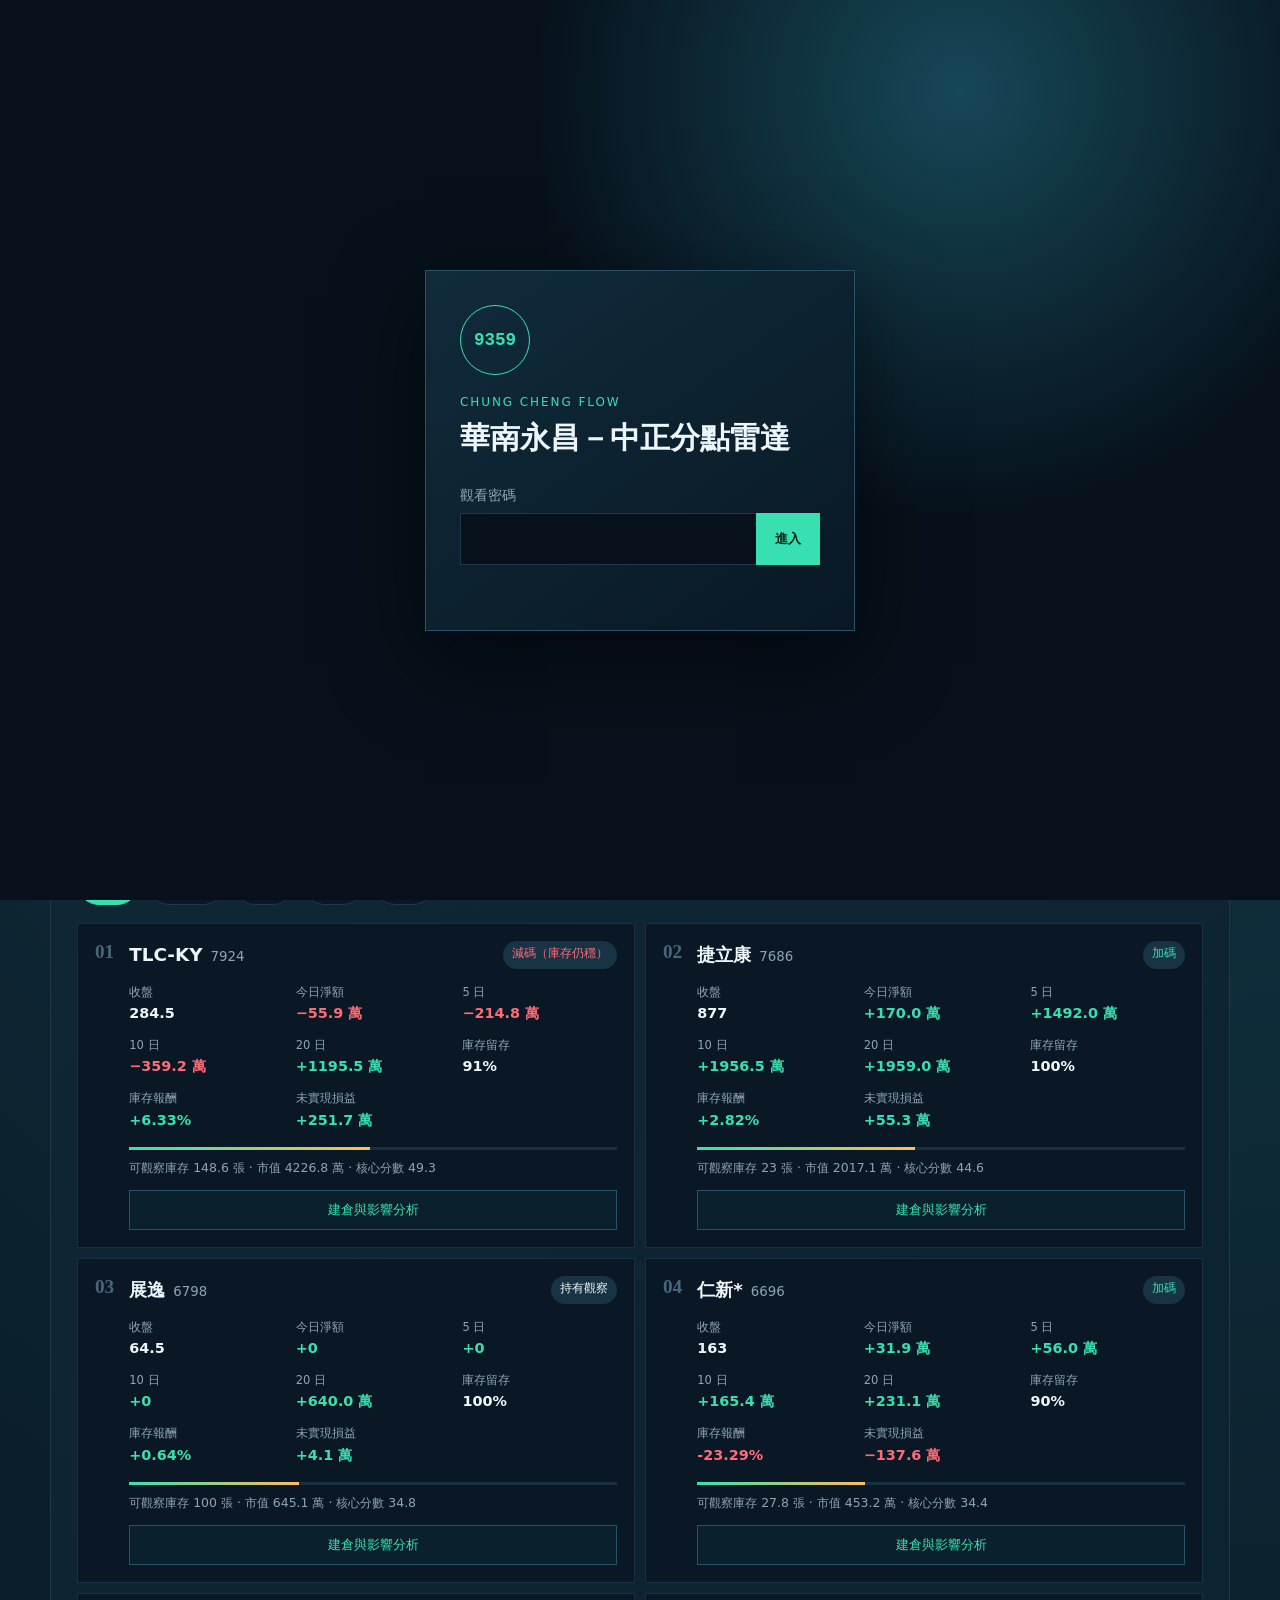
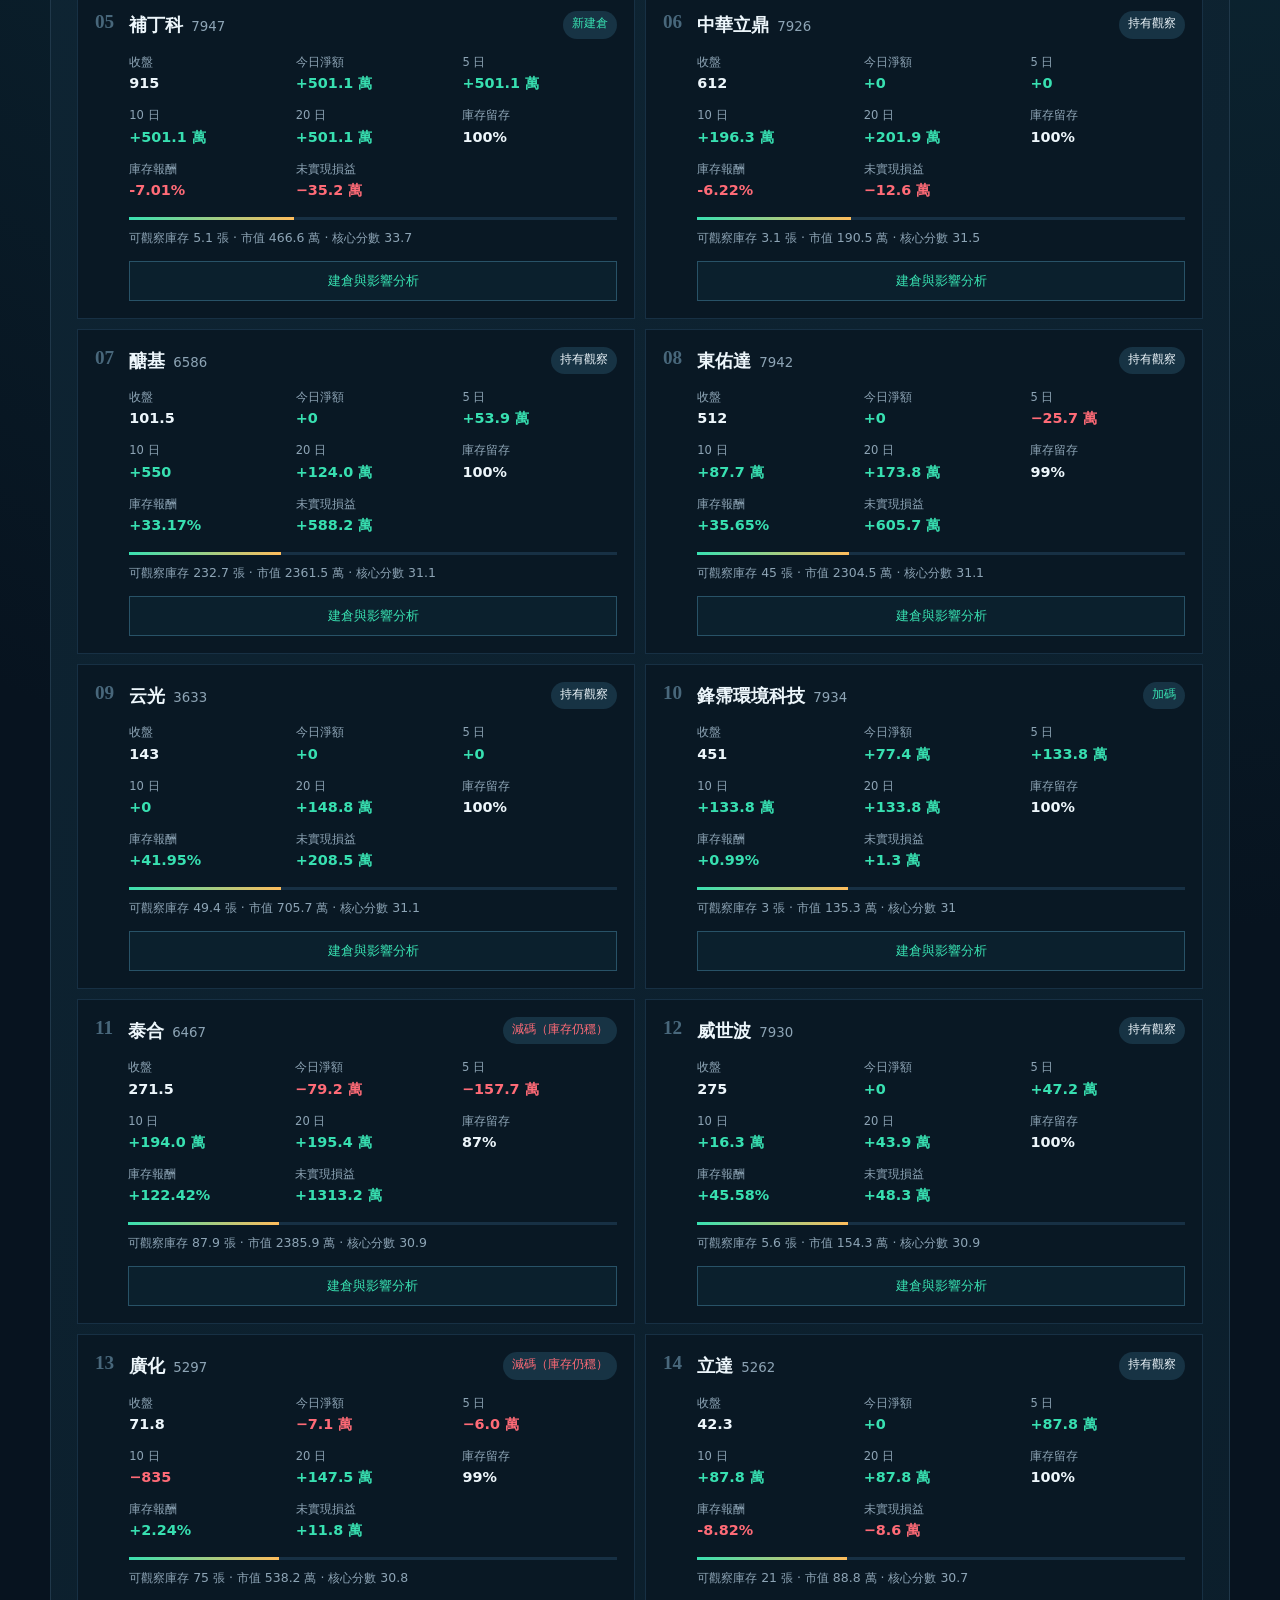
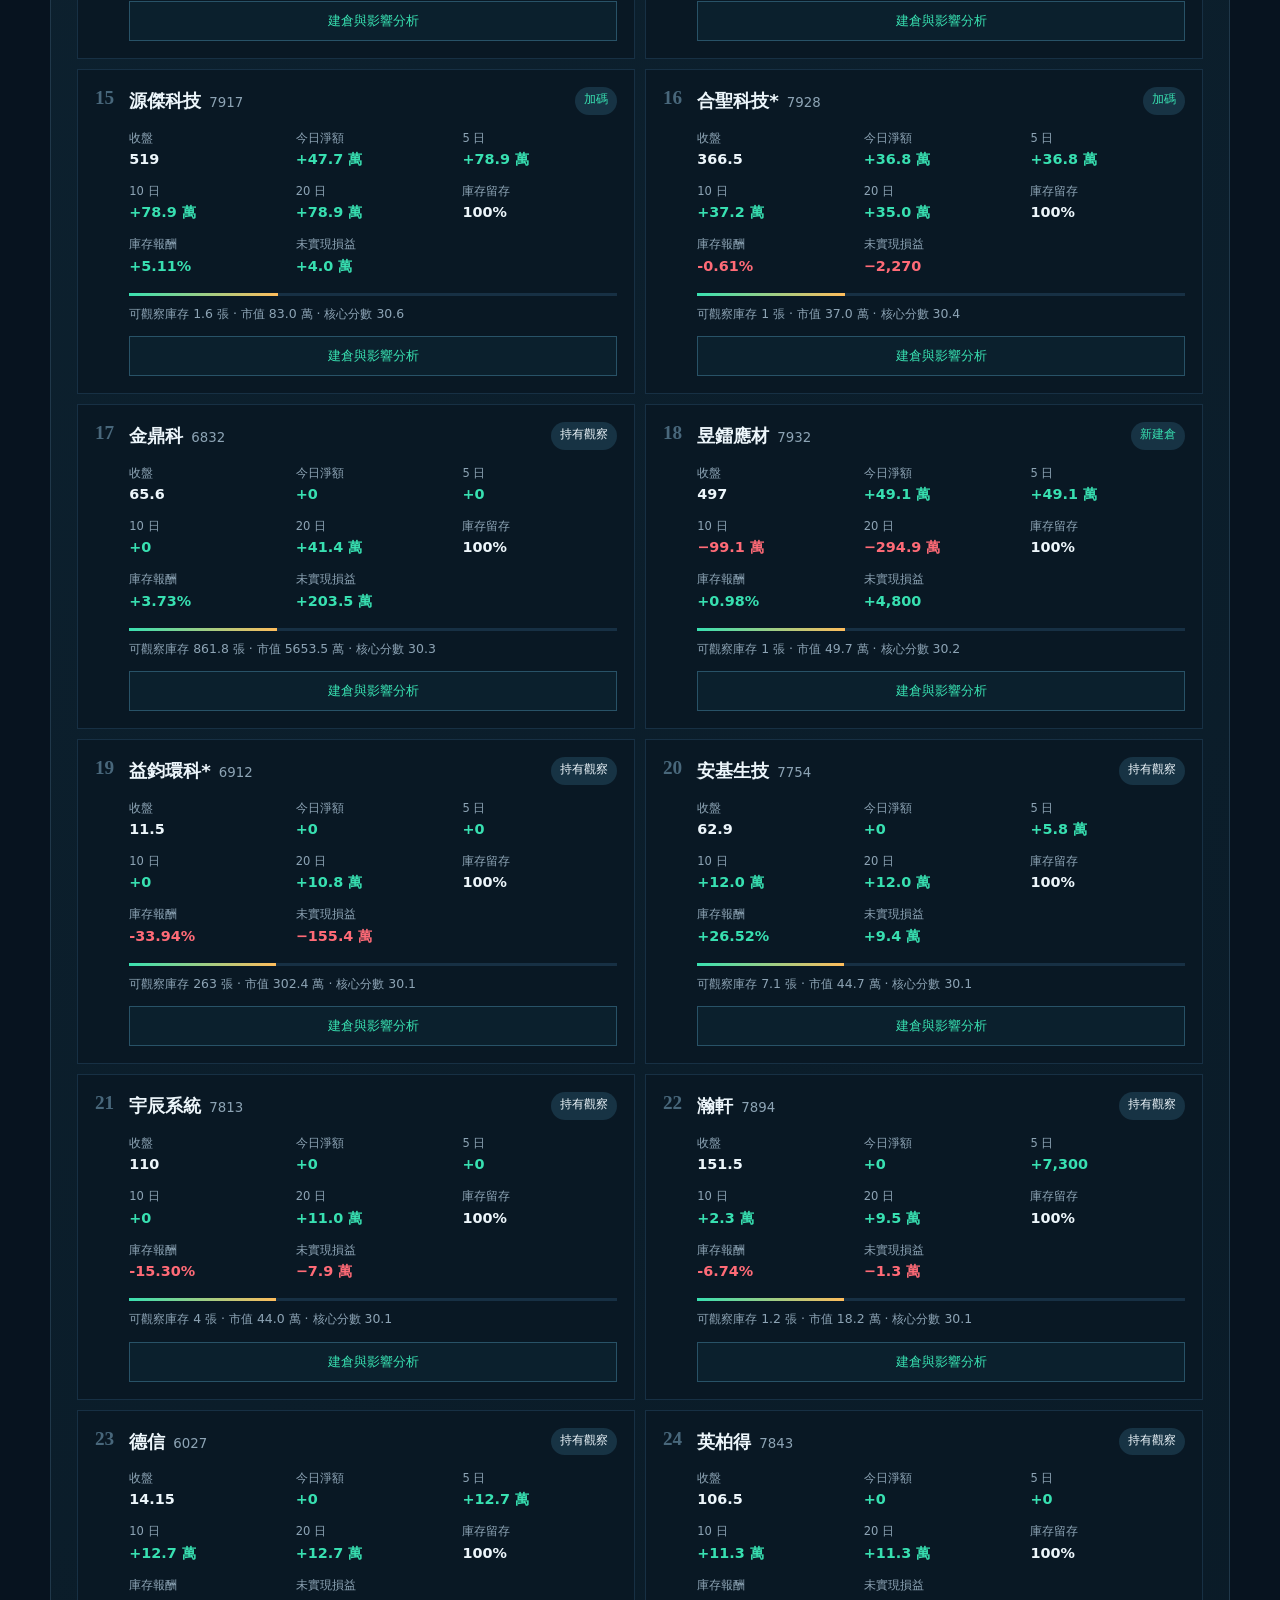
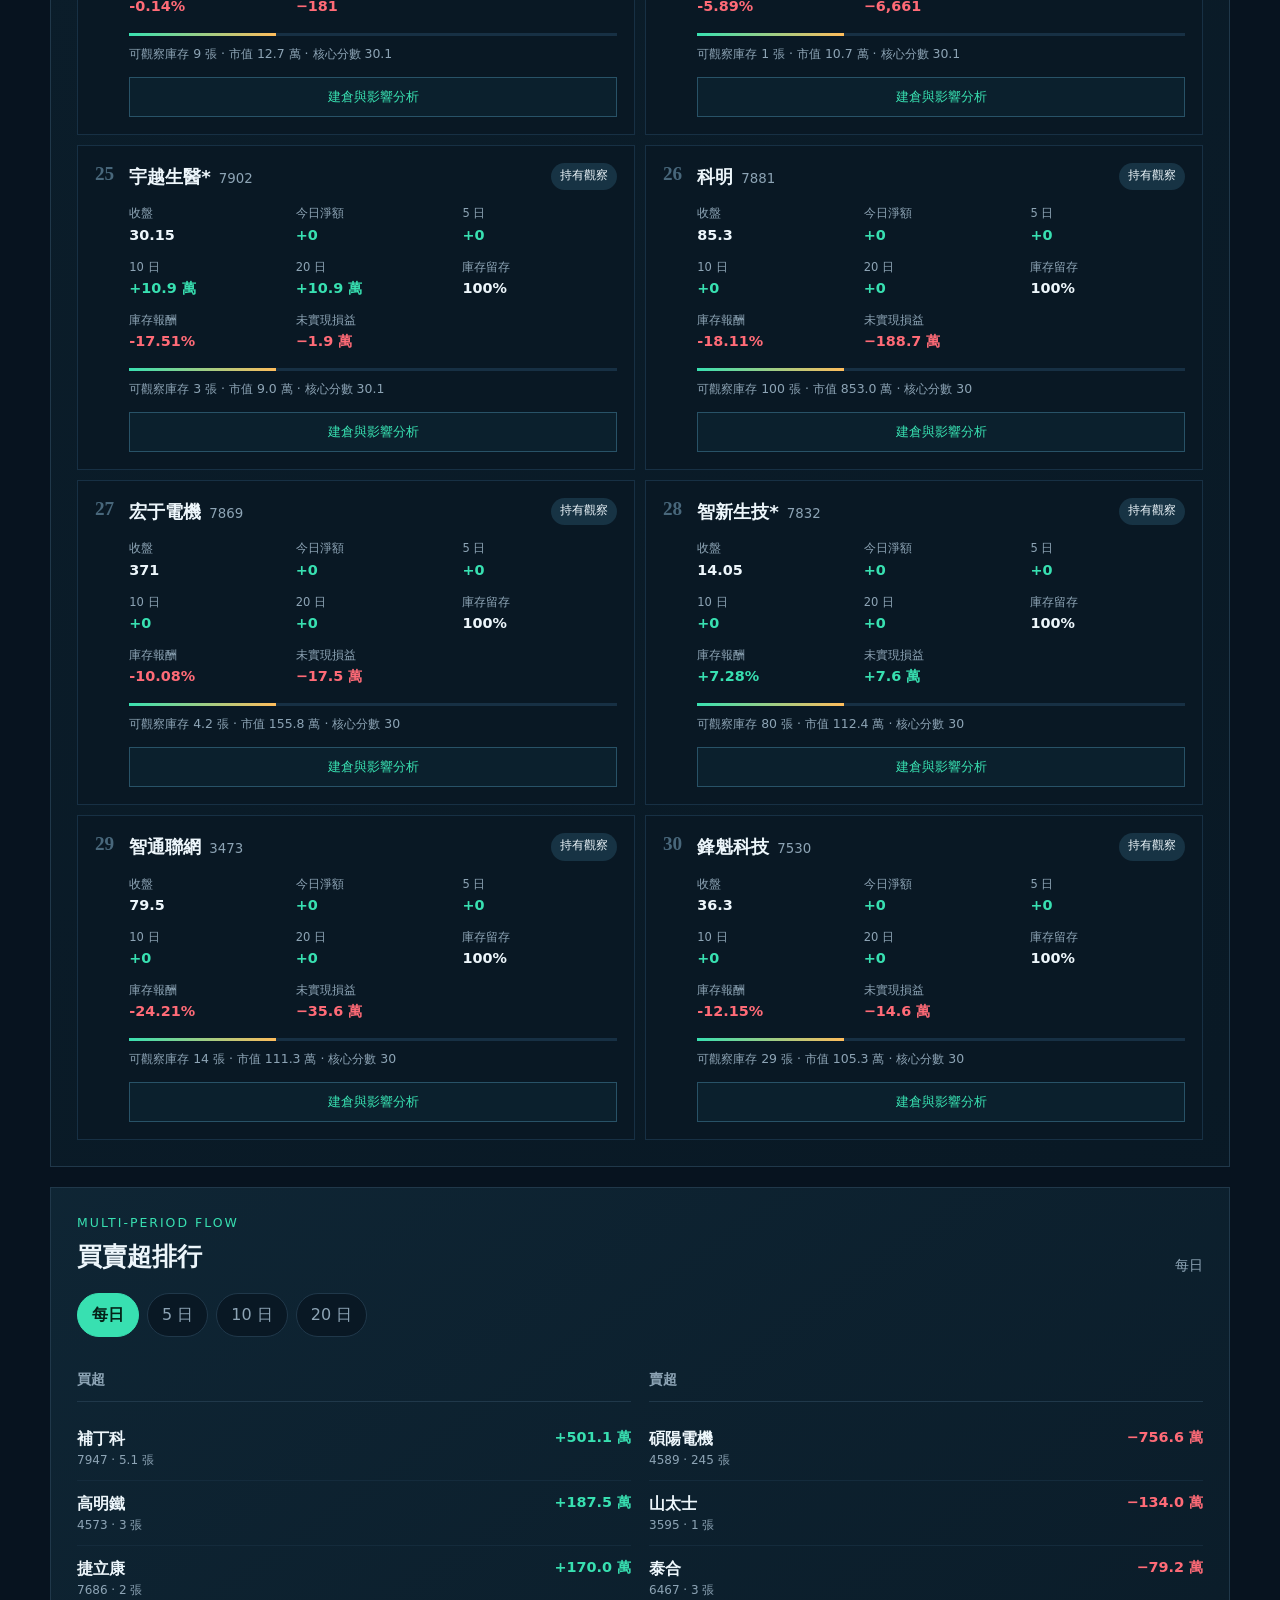
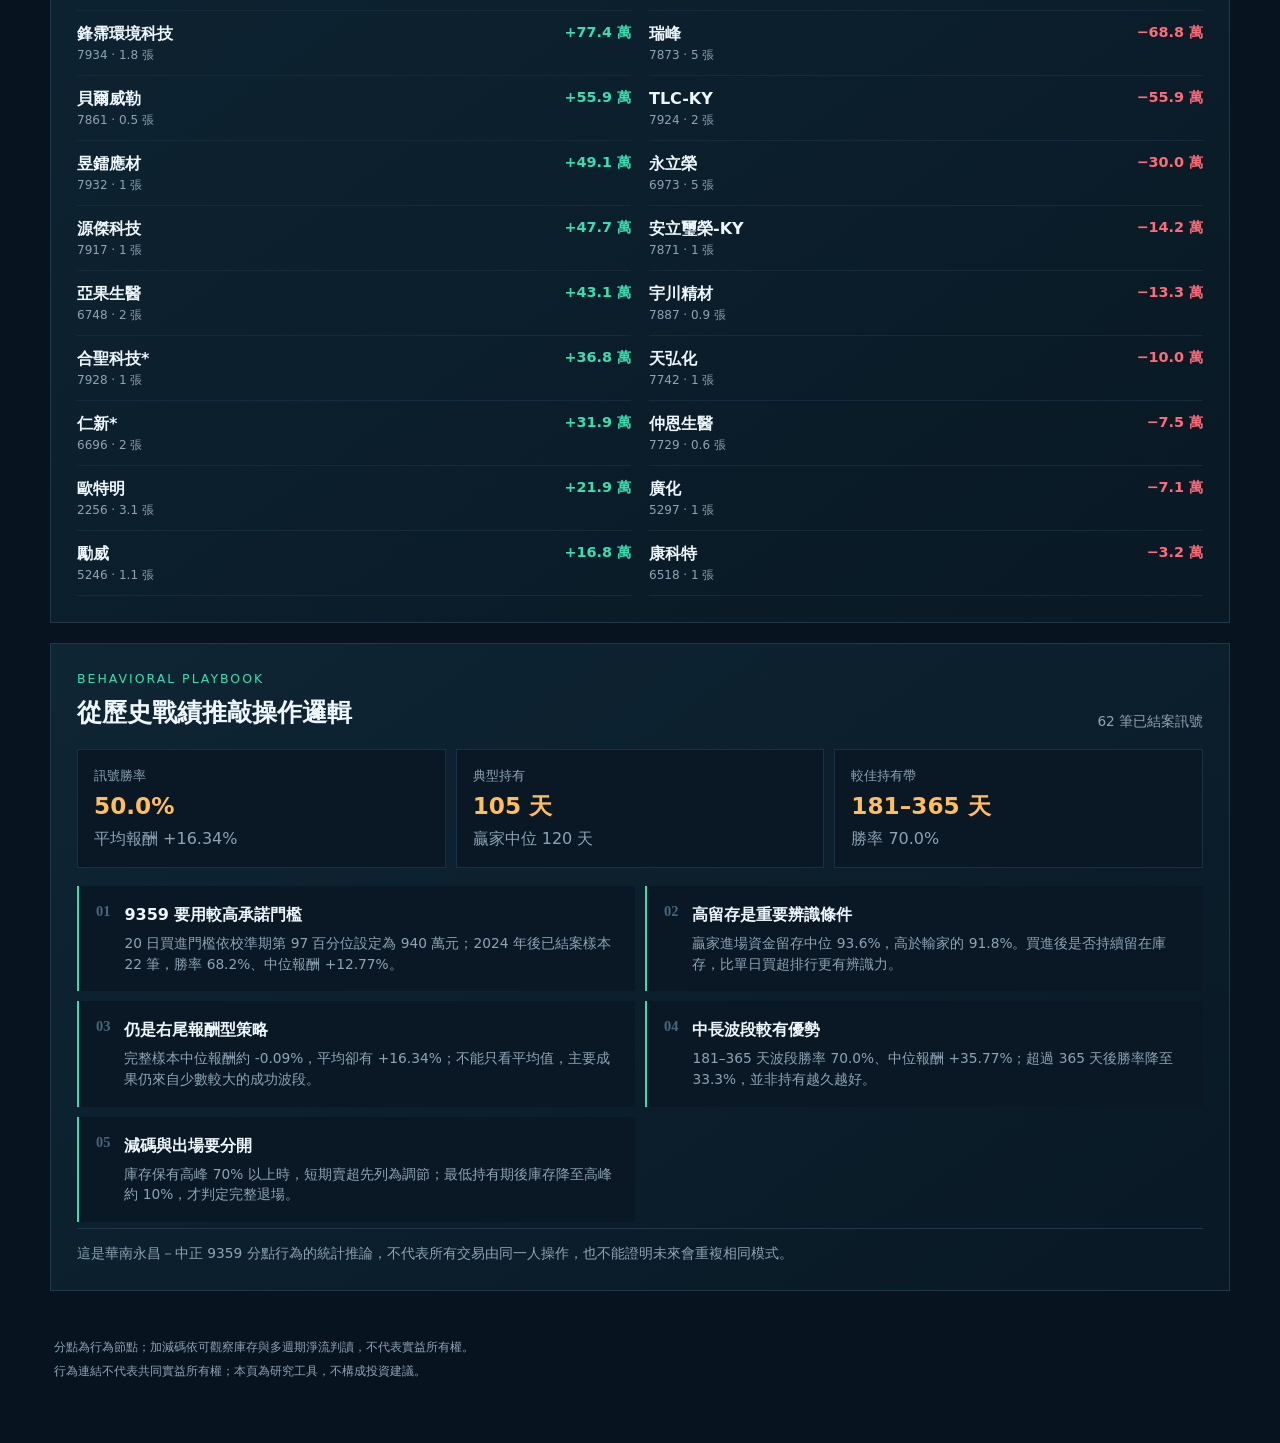
==== index.html @ e7151c39 "Publish 9359 static tracker" ====
<!doctype html>
<html lang="zh-Hant">
<head>
  <meta charset="utf-8">
  <meta name="viewport" content="width=device-width,initial-scale=1">
  <meta name="theme-color" content="#07131f">
  <meta name="description" content="華南永昌－中正 9359 分點核心持股、每日與多週期買賣及加減碼追蹤">
  <title>華南永昌－中正 9359｜分點資金雷達</title>
  <link rel="stylesheet" href="./assets/app.css">
  <link rel="stylesheet" href="./assets/logic.css">
  <link rel="stylesheet" href="./assets/auth.css">
  <link rel="stylesheet" href="./assets/impact.css">
  <style>
    .logic-metrics{display:grid;grid-template-columns:repeat(3,1fr);gap:10px;margin-bottom:18px}.logic-metrics article{background:#091824;border:1px solid #173044;padding:16px}.logic-metrics small,.logic-metrics span{display:block;color:var(--muted)}.logic-metrics strong{display:block;font-size:1.45rem;color:var(--amber);margin:3px 0}.playbook{display:grid;grid-template-columns:1fr 1fr;gap:10px}.playbook article{display:flex;gap:14px;padding:17px;background:#091824;border-left:2px solid var(--mint)}.playbook i{color:#48677b;font:700 .9rem ui-monospace}.playbook b{font-size:1rem}.playbook p,.inference{color:var(--muted);font-size:.86rem;margin:6px 0 0}.inference{border-top:1px solid var(--line);padding-top:14px}
    @media(max-width:760px){.logic-metrics,.playbook{grid-template-columns:1fr}}
  </style>
</head>
<body class="locked">
  <section class="auth-gate" id="auth-gate" aria-labelledby="auth-title">
    <form class="auth-card" id="auth-form">
      <div class="auth-mark">9359</div><p>CHUNG CHENG FLOW</p>
      <h1 id="auth-title">華南永昌－中正分點雷達</h1>
      <label for="access-password">觀看密碼</label>
      <div class="auth-input"><input id="access-password" type="password" inputmode="numeric" autocomplete="current-password" required><button type="submit">進入</button></div>
      <span id="auth-error" role="alert"></span>
    </form>
  </section>
  <main class="shell">
    <header>
      <div class="brand"><i></i><span>HORIZON FLOW</span></div>
      <div class="fresh" id="fresh">資料載入中</div>
    </header>
    <section class="hero">
      <div><p>興櫃分點行為追蹤</p><h1>華南永昌－中正 <b>9359</b></h1><span>核心持股與資金動作，一眼辨識新建倉、加碼與減碼。</span></div>
      <div class="threshold"><small>20 日承諾門檻</small><strong id="threshold">—</strong><em>只用校準期資料設定</em></div>
    </section>
    <section class="summary" id="summary"></section>
    <section class="panel core">
      <div class="panel-head"><div><p>CORE POSITIONS</p><h2>主要核心股票</h2></div><span>依承諾、留存與資金規模排序</span></div>
      <div class="filters" id="actions">
        <button class="active" data-action="all">全部</button><button data-action="new">新建倉</button><button data-action="add">加碼</button><button data-action="trim,reduce">減碼</button><button data-action="hold">持有</button>
      </div>
      <div class="cards" id="core-list"></div>
      <p class="none" id="empty" hidden>這個分類目前沒有股票。</p>
    </section>
    <section class="panel flows">
      <div class="panel-head"><div><p>MULTI-PERIOD FLOW</p><h2>買賣超排行</h2></div><span id="period-label">每日</span></div>
      <div class="filters" id="periods"><button class="active" data-period="1">每日</button><button data-period="5">5 日</button><button data-period="10">10 日</button><button data-period="20">20 日</button></div>
      <div class="split"><div><h3>買超</h3><div id="buyers"></div></div><div><h3>賣超</h3><div id="sellers"></div></div></div>
    </section>
    <section class="panel logic">
      <div class="panel-head"><div><p>BEHAVIORAL PLAYBOOK</p><h2>從歷史戰績推敲操作邏輯</h2></div><span>62 筆已結案訊號</span></div>
      <div class="logic-metrics">
        <article><small>訊號勝率</small><strong>50.0%</strong><span>平均報酬 +16.34%</span></article>
        <article><small>典型持有</small><strong>105 天</strong><span>贏家中位 120 天</span></article>
        <article><small>較佳持有帶</small><strong>181–365 天</strong><span>勝率 70.0%</span></article>
      </div>
      <div class="playbook">
        <article><i>01</i><div><b>9359 要用較高承諾門檻</b><p>20 日買進門檻依校準期第 97 百分位設定為 940 萬元；2024 年後已結案樣本 22 筆，勝率 68.2%、中位報酬 +12.77%。</p></div></article>
        <article><i>02</i><div><b>高留存是重要辨識條件</b><p>贏家進場資金留存中位 93.6%，高於輸家的 91.8%。買進後是否持續留在庫存，比單日買超排行更有辨識力。</p></div></article>
        <article><i>03</i><div><b>仍是右尾報酬型策略</b><p>完整樣本中位報酬約 -0.09%，平均卻有 +16.34%；不能只看平均值，主要成果仍來自少數較大的成功波段。</p></div></article>
        <article><i>04</i><div><b>中長波段較有優勢</b><p>181–365 天波段勝率 70.0%、中位報酬 +35.77%；超過 365 天後勝率降至 33.3%，並非持有越久越好。</p></div></article>
        <article><i>05</i><div><b>減碼與出場要分開</b><p>庫存保有高峰 70% 以上時，短期賣超先列為調節；最低持有期後庫存降至高峰約 10%，才判定完整退場。</p></div></article>
      </div>
      <p class="inference">這是華南永昌－中正 9359 分點行為的統計推論，不代表所有交易由同一人操作，也不能證明未來會重複相同模式。</p>
    </section>
    <footer><p id="method"></p><span>行為連結不代表共同實益所有權；本頁為研究工具，不構成投資建議。</span></footer>
  </main>
  <script src="./assets/auth.js" defer></script>
  <script src="./assets/app.js" defer></script>
  <script src="./assets/returns.js" defer></script>
  <script src="./assets/impact.js" defer></script>
</body>
</html>
---- assets/app.css ----
:root{--bg:#07131f;--panel:#0d1d2b;--line:#20384a;--text:#edf6fb;--muted:#8da4b5;--mint:#38e0b1;--red:#ff6b77;--amber:#ffbd5c}*{box-sizing:border-box}body{margin:0;background:radial-gradient(circle at 85% 0,#123c49 0,transparent 32%),var(--bg);color:var(--text);font:16px/1.5 Inter,"Noto Sans TC",system-ui,sans-serif}.shell{width:min(1180px,calc(100% - 32px));margin:auto;padding:22px 0 48px}header{display:flex;justify-content:space-between;align-items:center;border-bottom:1px solid var(--line);padding-bottom:18px}.brand{display:flex;gap:10px;align-items:center;font-weight:800;letter-spacing:.14em}.brand i{width:10px;height:10px;border-radius:50%;background:var(--mint);box-shadow:0 0 20px var(--mint)}.fresh{color:var(--muted);font-size:.875rem}.hero{display:grid;grid-template-columns:1fr auto;gap:30px;align-items:end;padding:54px 0 30px}.hero p,.panel-head p{margin:0 0 5px;color:var(--mint);font-size:.78rem;letter-spacing:.16em}.hero h1{font-size:clamp(2.5rem,7vw,5.6rem);line-height:1;margin:0 0 15px}.hero h1 b{color:var(--mint);font-weight:300}.hero span{color:var(--muted)}.threshold{background:#0b202d;border:1px solid #285267;padding:18px 24px;min-width:230px}.threshold small,.threshold em{display:block;color:var(--muted);font-style:normal}.threshold strong{display:block;font-size:1.5rem;color:var(--amber);margin:4px 0}.summary{display:grid;grid-template-columns:repeat(3,1fr);gap:12px;margin-bottom:28px}.summary article,.panel{background:linear-gradient(145deg,rgba(15,38,53,.96),rgba(9,25,37,.96));border:1px solid var(--line)}.summary article{padding:18px 20px}.summary small,.summary span{color:var(--muted)}.summary strong{display:block;font-size:2rem}.panel{padding:26px;margin-bottom:20px}.panel-head{display:flex;justify-content:space-between;align-items:end;margin-bottom:18px}.panel-head h2{margin:0;font-size:1.55rem}.panel-head>span{color:var(--muted);font-size:.85rem}.filters{display:flex;gap:8px;overflow:auto;margin-bottom:18px}.filters button{border:1px solid var(--line);background:#091824;color:var(--muted);padding:9px 14px;border-radius:999px;white-space:nowrap;font:inherit;cursor:pointer}.filters button.active{color:#052218;background:var(--mint);border-color:var(--mint);font-weight:800}.cards{display:grid;grid-template-columns:repeat(2,1fr);gap:10px}.stock{display:flex;gap:15px;padding:17px;background:#091824;border:1px solid #173044}.rank{font:700 1.2rem ui-monospace;color:#48677b}.stock-main{min-width:0;flex:1}.stock-title{display:flex;justify-content:space-between;gap:10px}.stock-title b{font-size:1.15rem}.stock-title small{color:var(--muted);margin-left:8px}.tag{padding:3px 9px;border-radius:999px;font-size:.78rem;background:#173344}.tag.new,.tag.add{color:var(--mint)}.tag.trim,.tag.reduce,.tag.exit{color:var(--red)}.grid{display:grid;grid-template-columns:repeat(3,1fr);gap:12px;margin:15px 0}.grid small{display:block;color:var(--muted);font-size:.72rem}.grid b{font-size:.9rem}.up{color:var(--mint)!important}.down{color:var(--red)!important}.bar{height:3px;background:#173044}.bar i{display:block;height:100%;background:linear-gradient(90deg,var(--mint),var(--amber))}.stock p{color:var(--muted);font-size:.78rem;margin:9px 0 0}.split{display:grid;grid-template-columns:1fr 1fr;gap:18px}.split h3{font-size:.9rem;color:var(--muted);border-bottom:1px solid var(--line);padding-bottom:10px}.split article{display:flex;justify-content:space-between;padding:11px 0;border-bottom:1px solid #142b3c}.split article small{display:block;color:var(--muted);font-size:.75rem}.split article strong{font-size:.9rem}.none{color:var(--muted)}footer{color:var(--muted);font-size:.78rem;padding:15px 4px}footer p{margin-bottom:5px}@media(max-width:760px){.shell{width:min(100% - 20px,1180px)}.hero{grid-template-columns:1fr;padding-top:36px}.threshold{min-width:0}.summary{grid-template-columns:1fr 1fr}.summary article:first-child{grid-column:1/-1}.cards,.split{grid-template-columns:1fr}.panel{padding:18px}.panel-head{align-items:start;gap:10px}.panel-head>span{max-width:45%;text-align:right}.grid{grid-template-columns:repeat(2,1fr)}}
---- assets/logic.css ----
.logic-metrics{display:grid;grid-template-columns:repeat(3,1fr);gap:10px;margin-bottom:18px}.logic-metrics article{background:#091824;border:1px solid #173044;padding:16px}.logic-metrics small,.logic-metrics span{display:block;color:var(--muted)}.logic-metrics strong{display:block;font-size:1.45rem;color:var(--amber);margin:3px 0}.playbook{display:grid;grid-template-columns:1fr 1fr;gap:10px}.playbook article{display:flex;gap:14px;padding:17px;background:#091824;border-left:2px solid var(--mint)}.playbook i{color:#48677b;font:700 .9rem ui-monospace}.playbook b{font-size:1rem}.playbook p,.inference{color:var(--muted);font-size:.86rem;margin:6px 0 0}.inference{border-top:1px solid var(--line);padding-top:14px}@media(max-width:760px){.logic-metrics{grid-template-columns:1fr}.playbook{grid-template-columns:1fr}}
---- assets/auth.css ----
body.locked{overflow:hidden}.auth-gate{position:fixed;inset:0;z-index:1000;display:grid;place-items:center;padding:20px;background:radial-gradient(circle at 75% 10%,#164757 0,transparent 34%),#06111b}.auth-gate[hidden]{display:none}.auth-card{width:min(430px,100%);padding:34px;background:linear-gradient(145deg,#102b3b,#091824);border:1px solid #285267;box-shadow:0 28px 80px #0008}.auth-mark{display:grid;place-items:center;width:70px;height:70px;border:1px solid var(--mint);border-radius:50%;color:var(--mint);font:800 1.1rem ui-monospace,monospace}.auth-card p{margin:18px 0 4px;color:var(--mint);font-size:.75rem;letter-spacing:.16em}.auth-card h1{margin:0 0 25px;font-size:1.9rem}.auth-card label{display:block;margin-bottom:7px;color:var(--muted);font-size:.85rem}.auth-input{display:flex}.auth-input input{min-width:0;flex:1;border:1px solid var(--line);border-right:0;background:#06111b;color:var(--text);padding:13px 14px;font:inherit;outline:none}.auth-input input:focus{border-color:var(--mint)}.auth-input button{border:0;background:var(--mint);color:#052218;padding:0 19px;font-weight:800;cursor:pointer}.auth-card>span{display:block;min-height:22px;margin-top:9px;color:var(--red);font-size:.85rem}
---- assets/impact.css ----
.impact-toggle{width:100%;margin-top:13px;padding:10px 12px;border:1px solid #285267;background:#0b202d;color:var(--mint);font:700 .86rem inherit;cursor:pointer}.impact-toggle:hover,.impact-toggle[aria-expanded="true"]{background:#123142}.impact-detail{margin-top:10px;padding:14px;background:#06131e;border:1px solid #173044}.impact-summary{display:grid;grid-template-columns:repeat(4,1fr);gap:10px;margin-bottom:12px}.impact-summary span{padding:9px;background:#0b1e2b}.impact-summary small{display:block;color:var(--muted);font-size:.7rem}.impact-summary b{font-size:.86rem}.impact-table-wrap{overflow:auto}.impact-detail table{width:100%;border-collapse:collapse;white-space:nowrap;font-size:.76rem}.impact-detail th,.impact-detail td{padding:8px 7px;text-align:right;border-bottom:1px solid #173044}.impact-detail th:first-child,.impact-detail td:first-child,.impact-detail th:nth-child(2),.impact-detail td:nth-child(2){text-align:left}.event{font-weight:700}.event.add{color:var(--mint)}.event.reduce{color:var(--red)}.impact-note,.impact-empty{color:var(--muted);font-size:.72rem;margin:10px 0 0}@media(max-width:760px){.impact-summary{grid-template-columns:1fr 1fr}}
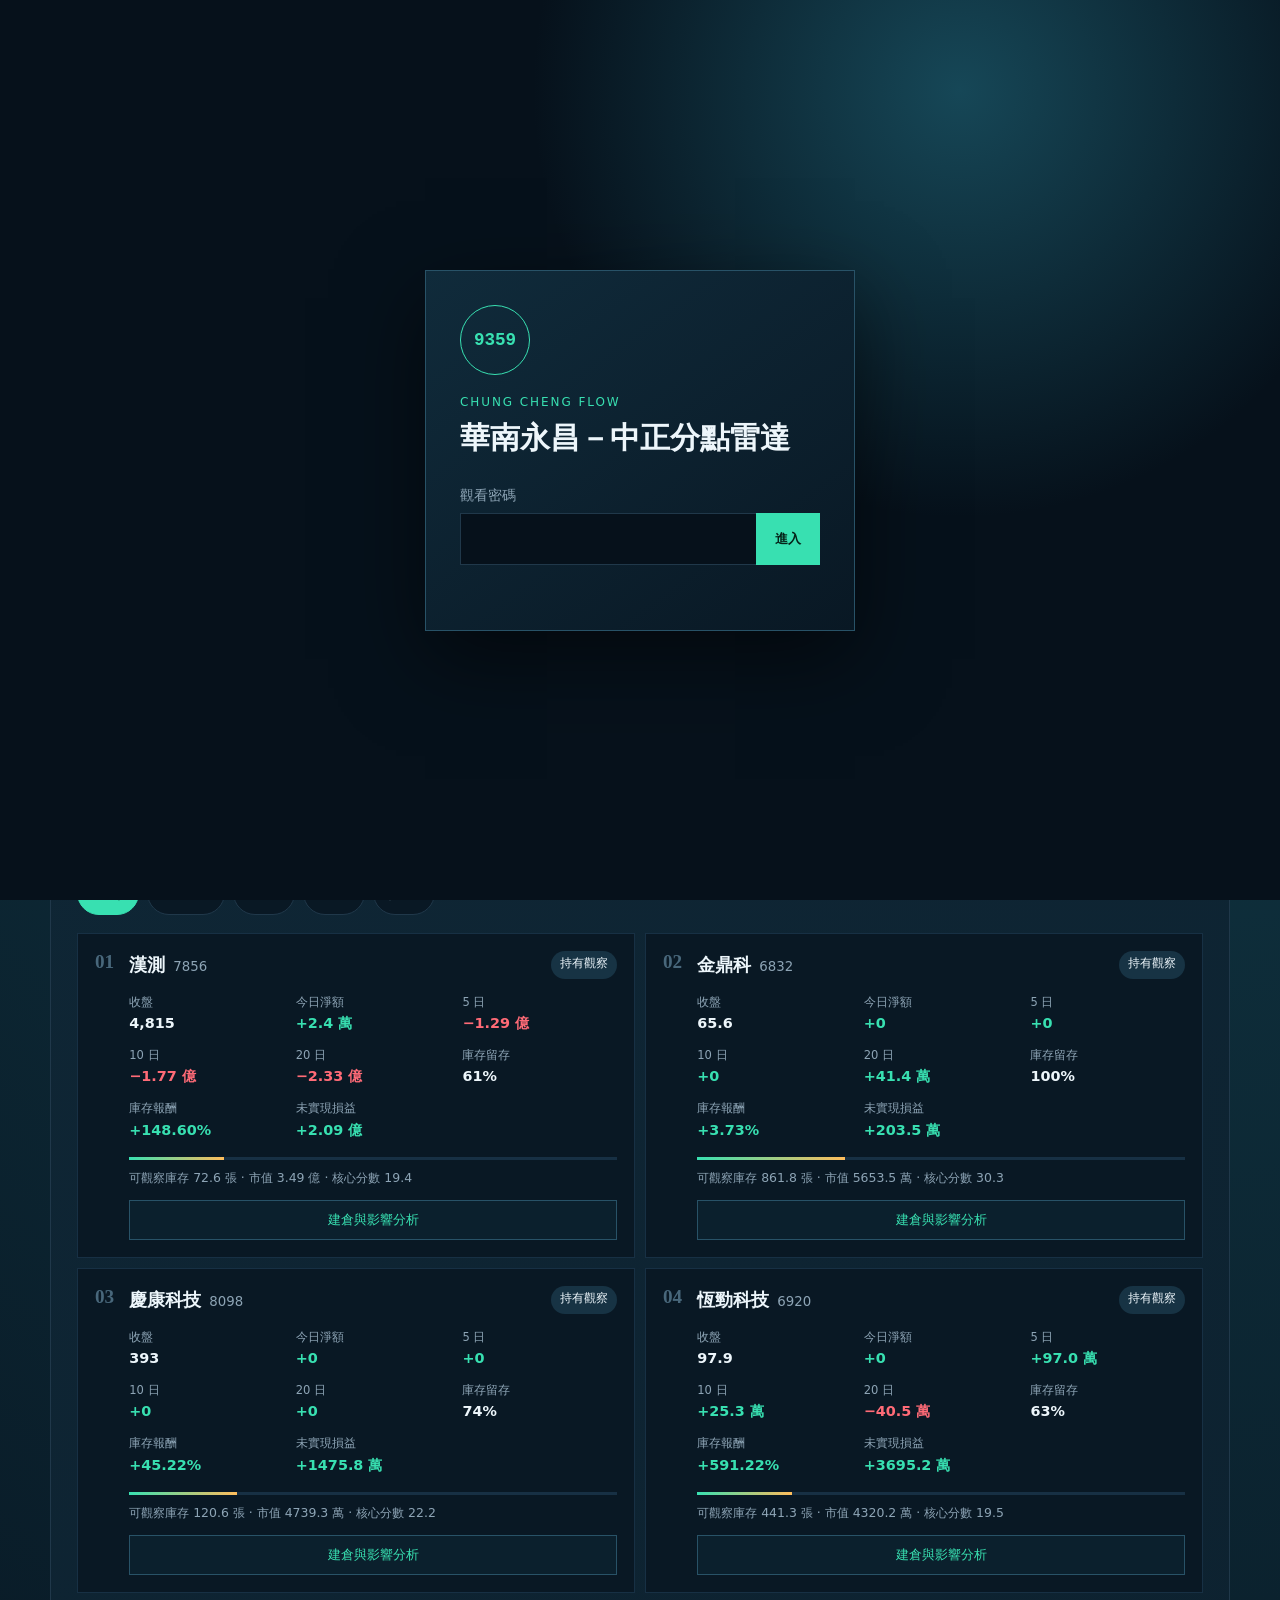
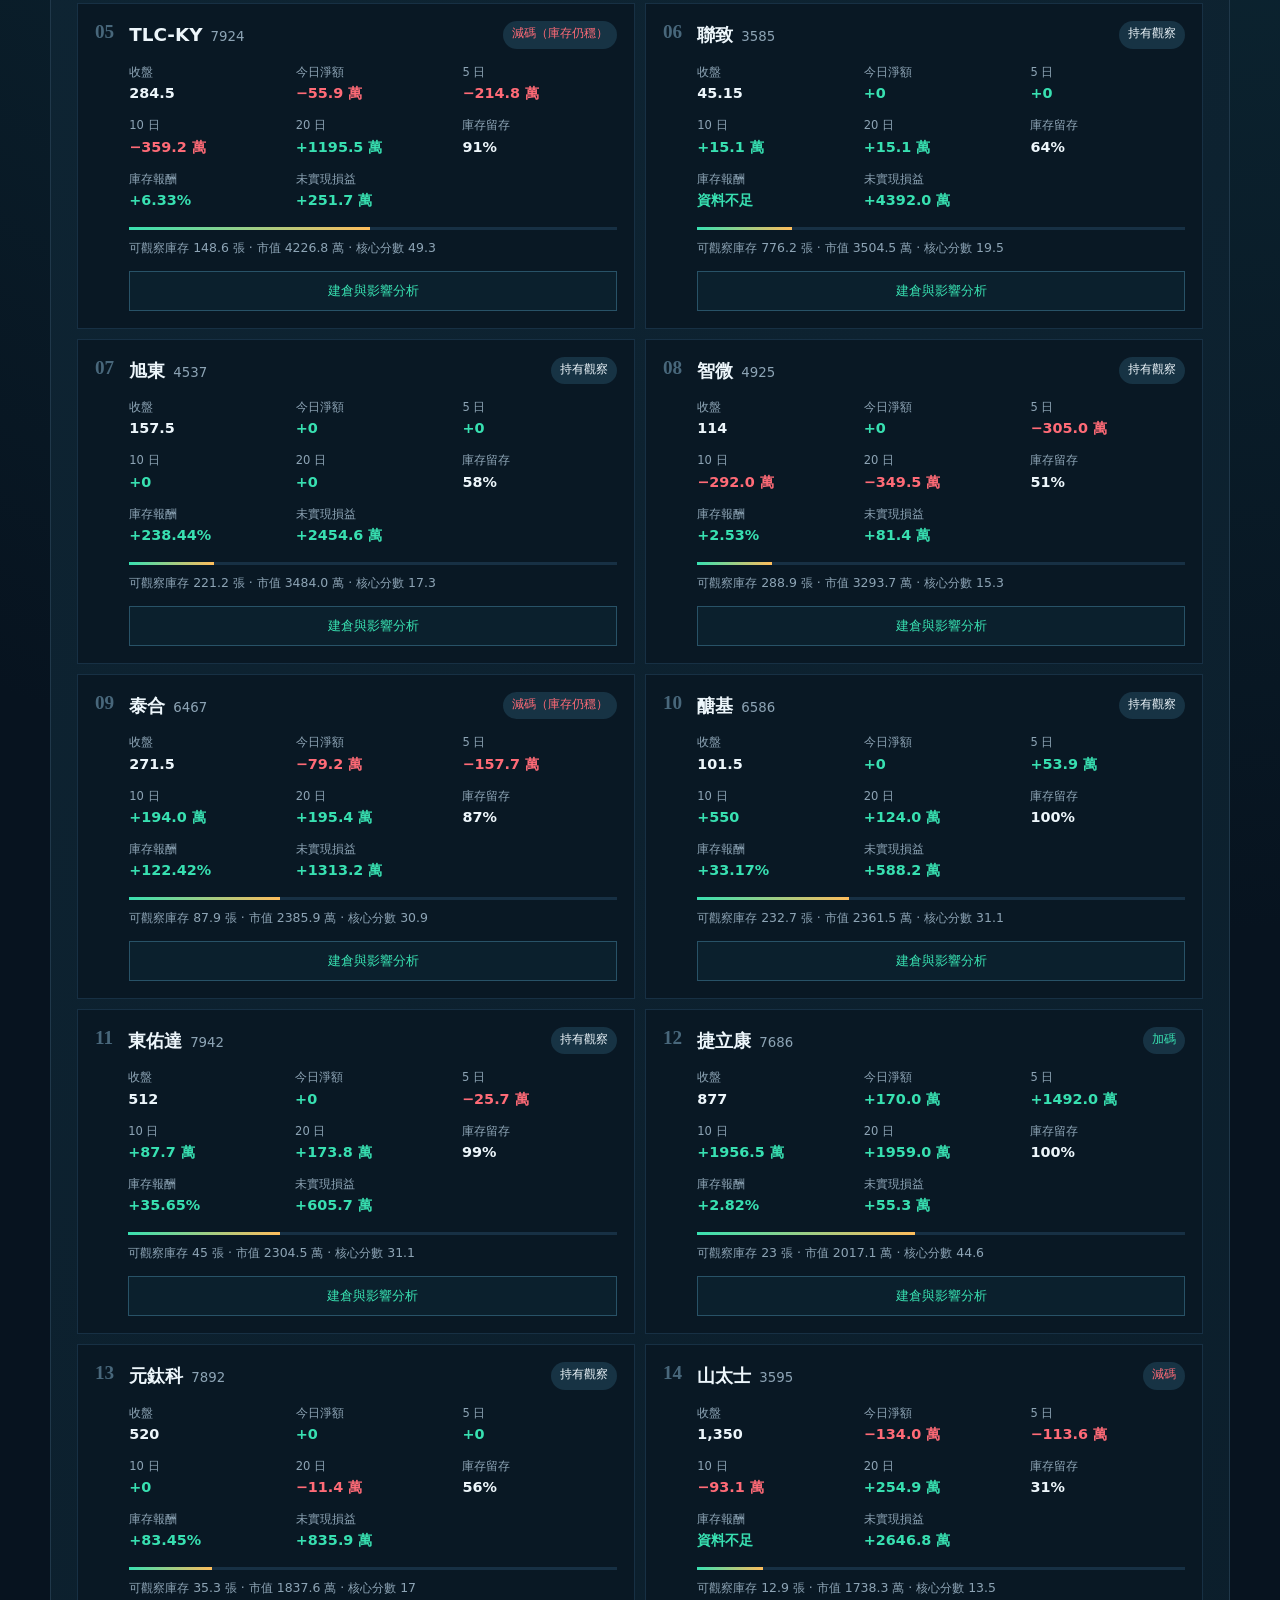
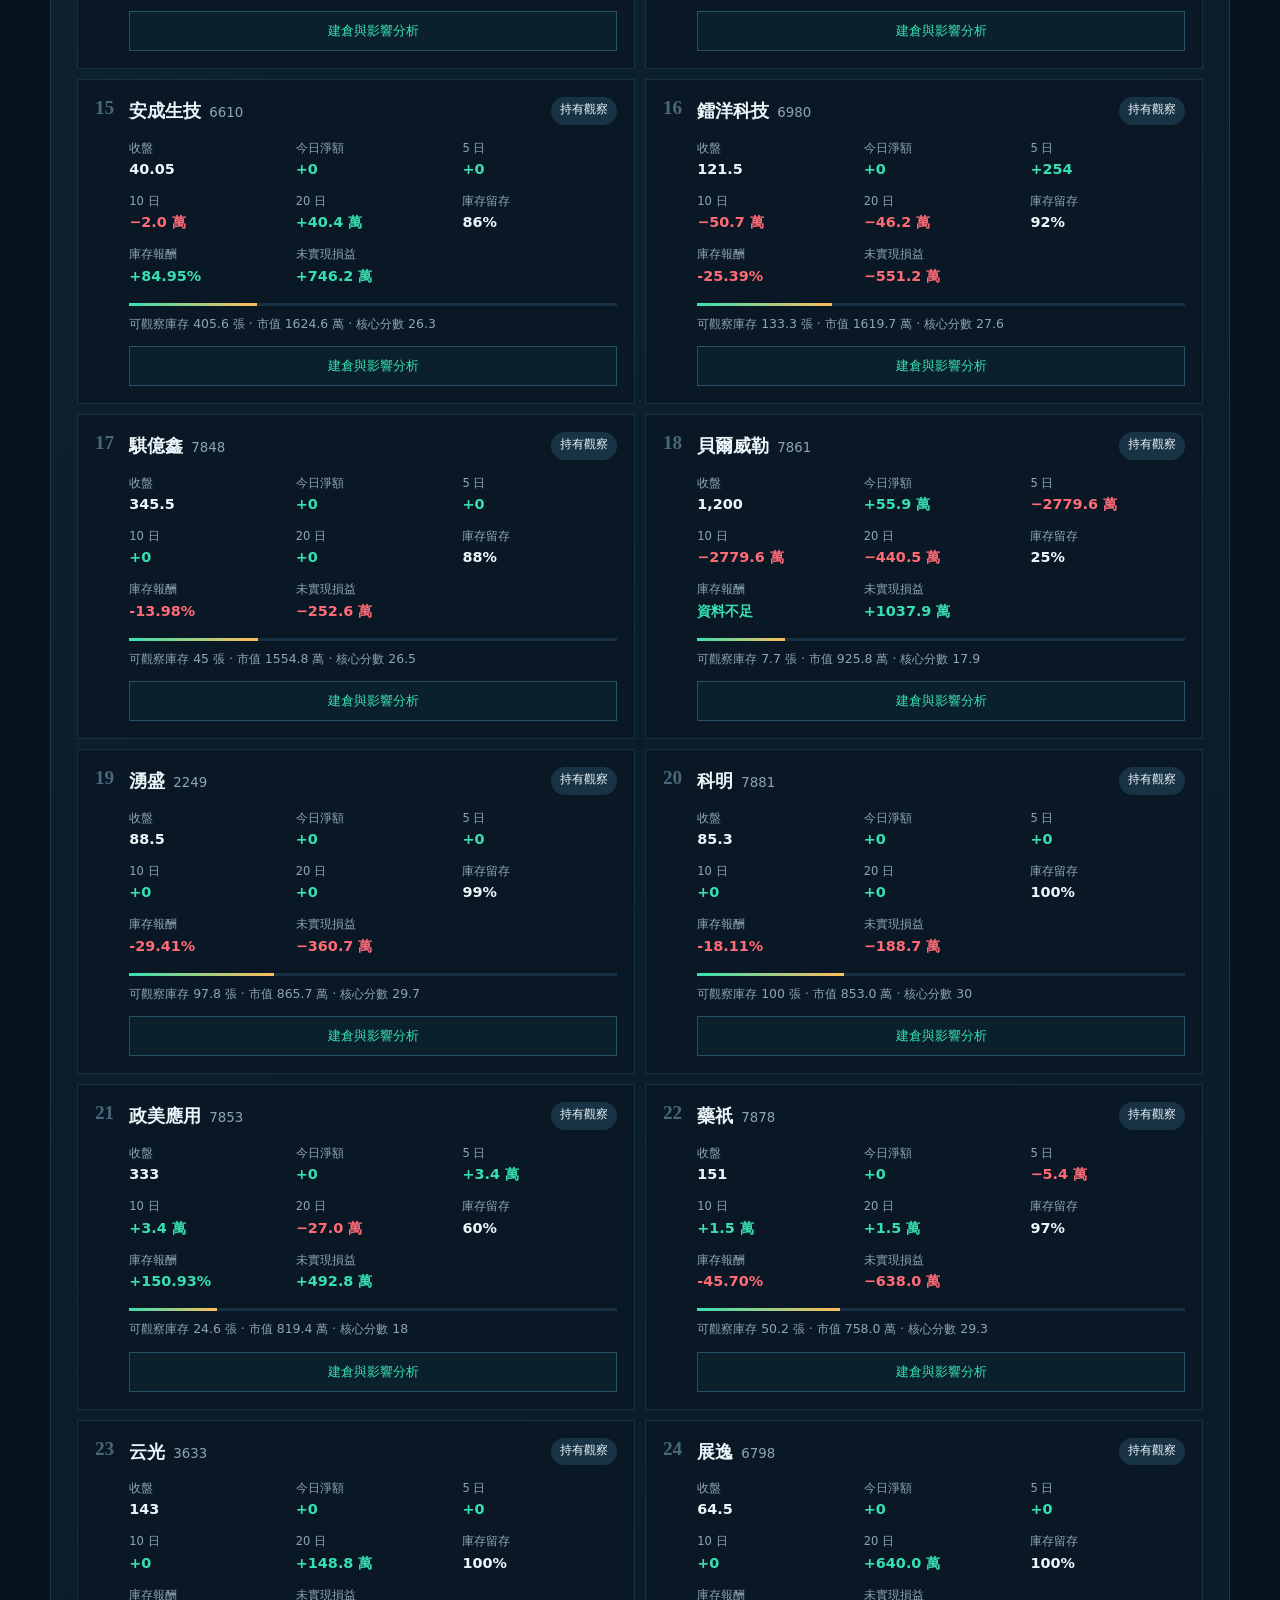
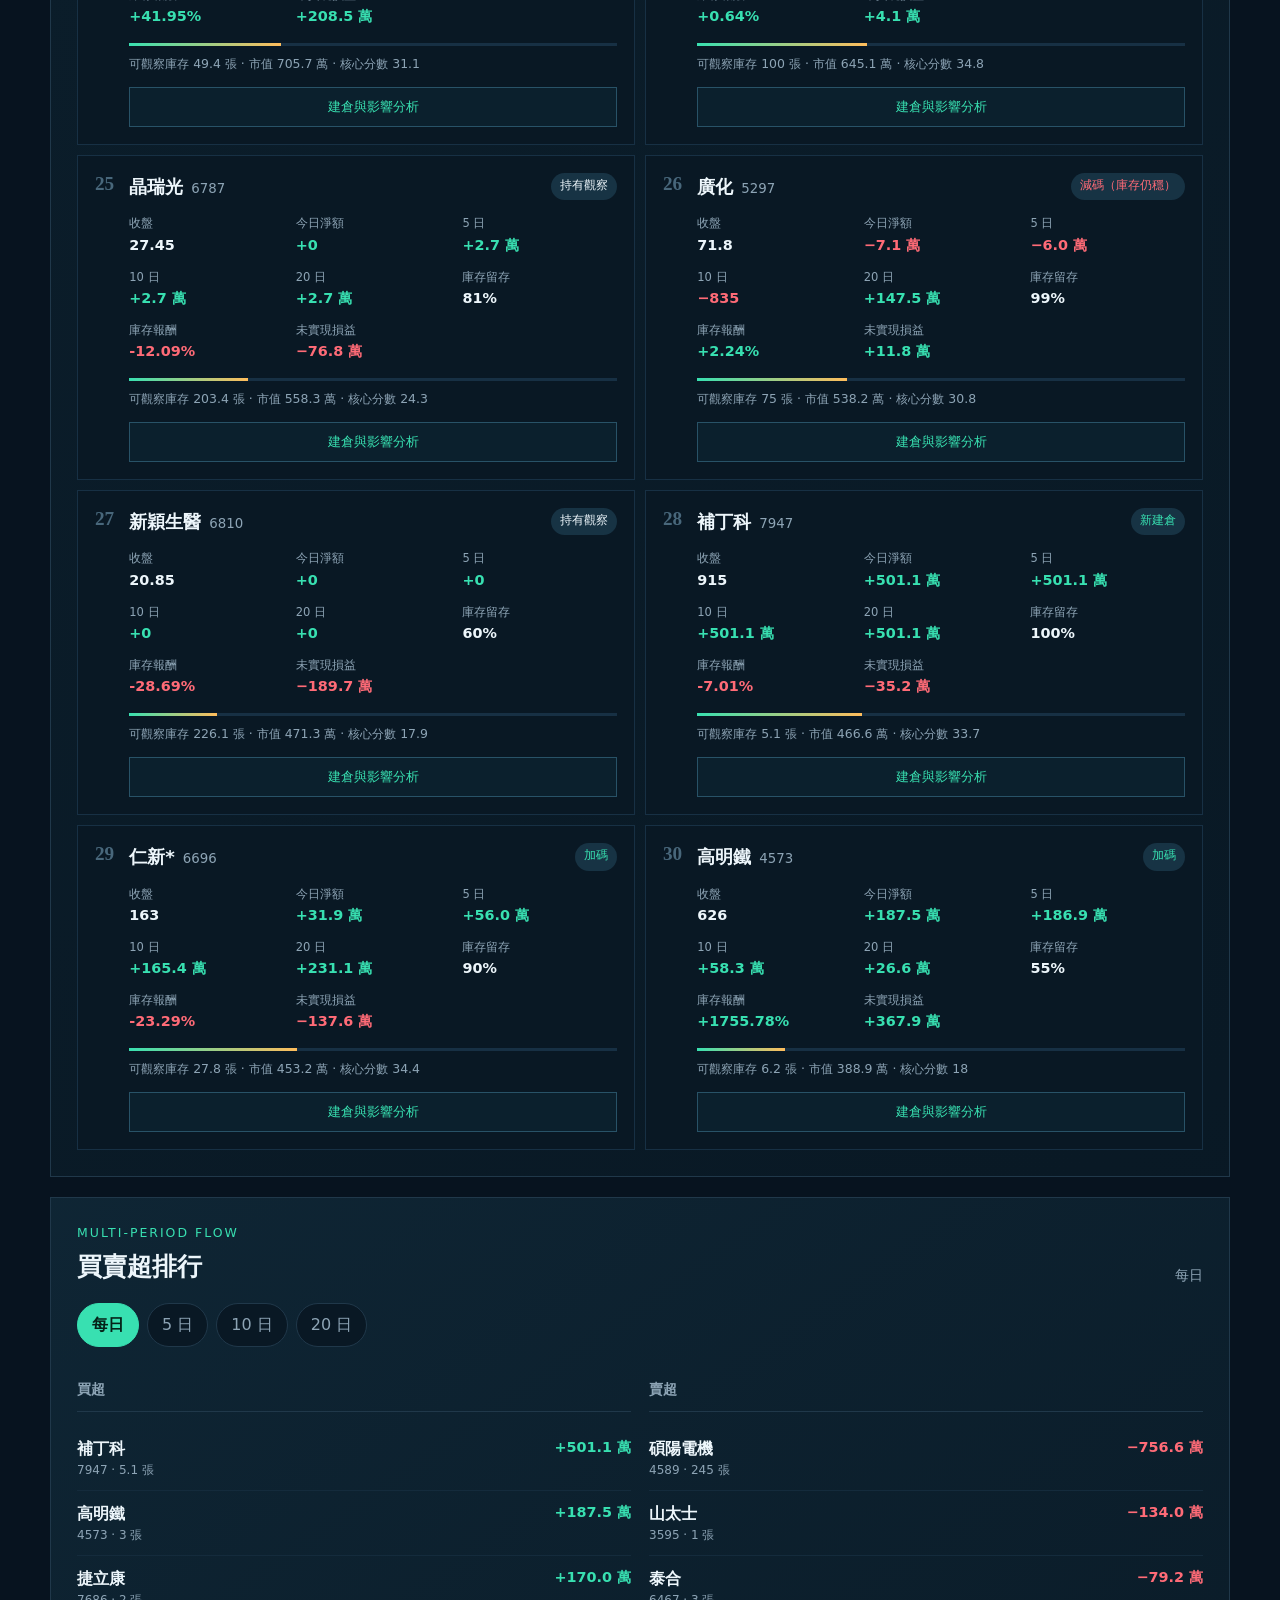
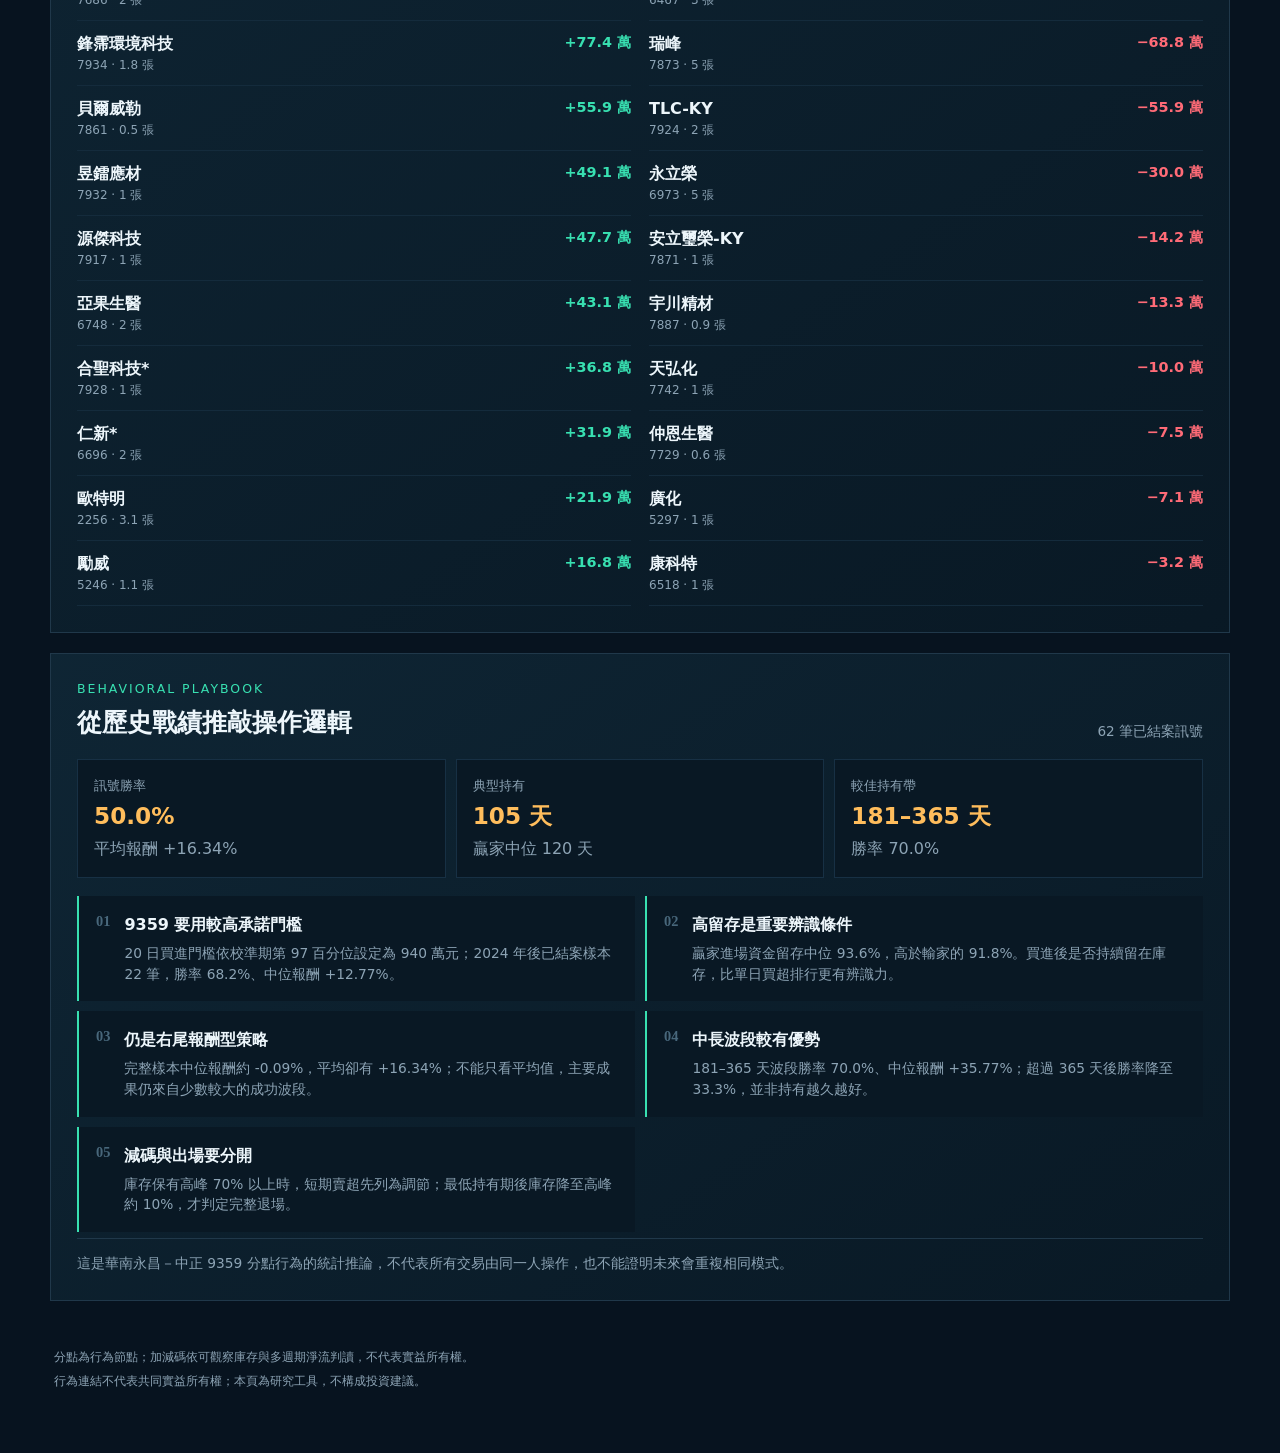
==== commit 5d7e3864: "Rank holdings and add today flow shortcut" ====
--- a/index.html
+++ b/index.html
@@ -10,6 +10,7 @@
   <link rel="stylesheet" href="./assets/logic.css">
   <link rel="stylesheet" href="./assets/auth.css">
   <link rel="stylesheet" href="./assets/impact.css">
+  <link rel="stylesheet" href="./assets/jump.css">
   <style>
     .logic-metrics{display:grid;grid-template-columns:repeat(3,1fr);gap:10px;margin-bottom:18px}.logic-metrics article{background:#091824;border:1px solid #173044;padding:16px}.logic-metrics small,.logic-metrics span{display:block;color:var(--muted)}.logic-metrics strong{display:block;font-size:1.45rem;color:var(--amber);margin:3px 0}.playbook{display:grid;grid-template-columns:1fr 1fr;gap:10px}.playbook article{display:flex;gap:14px;padding:17px;background:#091824;border-left:2px solid var(--mint)}.playbook i{color:#48677b;font:700 .9rem ui-monospace}.playbook b{font-size:1rem}.playbook p,.inference{color:var(--muted);font-size:.86rem;margin:6px 0 0}.inference{border-top:1px solid var(--line);padding-top:14px}
     @media(max-width:760px){.logic-metrics,.playbook{grid-template-columns:1fr}}
@@ -28,7 +29,7 @@
   <main class="shell">
     <header>
       <div class="brand"><i></i><span>HORIZON FLOW</span></div>
-      <div class="fresh" id="fresh">資料載入中</div>
+      <div class="header-actions"><button class="jump-flow" id="jump-today" type="button">今日買賣 ↓</button><div class="fresh" id="fresh">資料載入中</div></div>
     </header>
     <section class="hero">
       <div><p>興櫃分點行為追蹤</p><h1>華南永昌－中正 <b>9359</b></h1><span>核心持股與資金動作，一眼辨識新建倉、加碼與減碼。</span></div>
@@ -43,7 +44,7 @@
       <div class="cards" id="core-list"></div>
       <p class="none" id="empty" hidden>這個分類目前沒有股票。</p>
     </section>
-    <section class="panel flows">
+    <section class="panel flows" id="today-flow">
       <div class="panel-head"><div><p>MULTI-PERIOD FLOW</p><h2>買賣超排行</h2></div><span id="period-label">每日</span></div>
       <div class="filters" id="periods"><button class="active" data-period="1">每日</button><button data-period="5">5 日</button><button data-period="10">10 日</button><button data-period="20">20 日</button></div>
       <div class="split"><div><h3>買超</h3><div id="buyers"></div></div><div><h3>賣超</h3><div id="sellers"></div></div></div>
--- a/assets/jump.css
+++ b/assets/jump.css
@@ -0,0 +1,18 @@
+html { scroll-behavior: smooth; }
+.header-actions { display: flex; align-items: center; gap: 12px; }
+.jump-flow {
+  border: 1px solid var(--mint);
+  background: transparent;
+  color: var(--mint);
+  padding: 7px 12px;
+  border-radius: 999px;
+  font: 700 .82rem/1 inherit;
+  cursor: pointer;
+}
+.jump-flow:hover,
+.jump-flow:focus-visible { background: var(--mint); color: #052218; }
+@media (max-width: 520px) {
+  .header-actions { gap: 7px; }
+  .jump-flow { padding: 6px 9px; }
+  .fresh { font-size: .76rem; }
+}
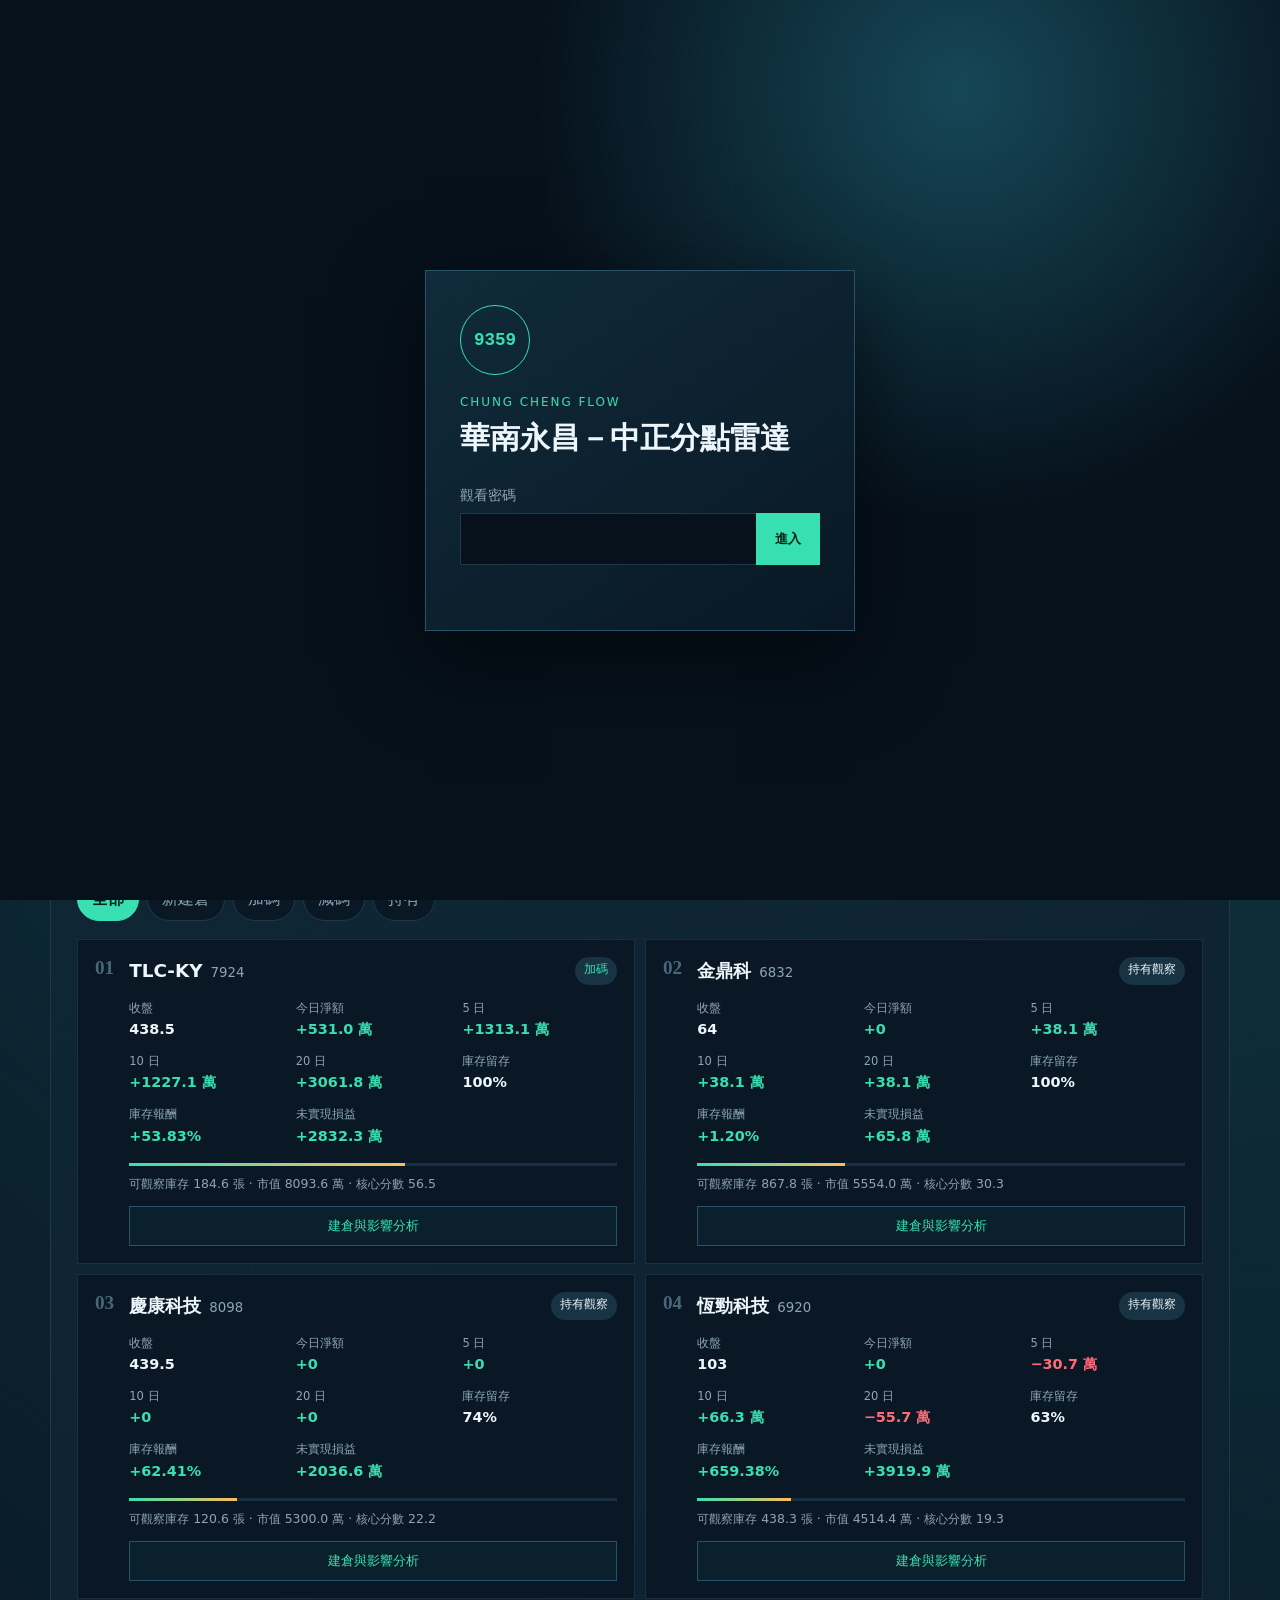
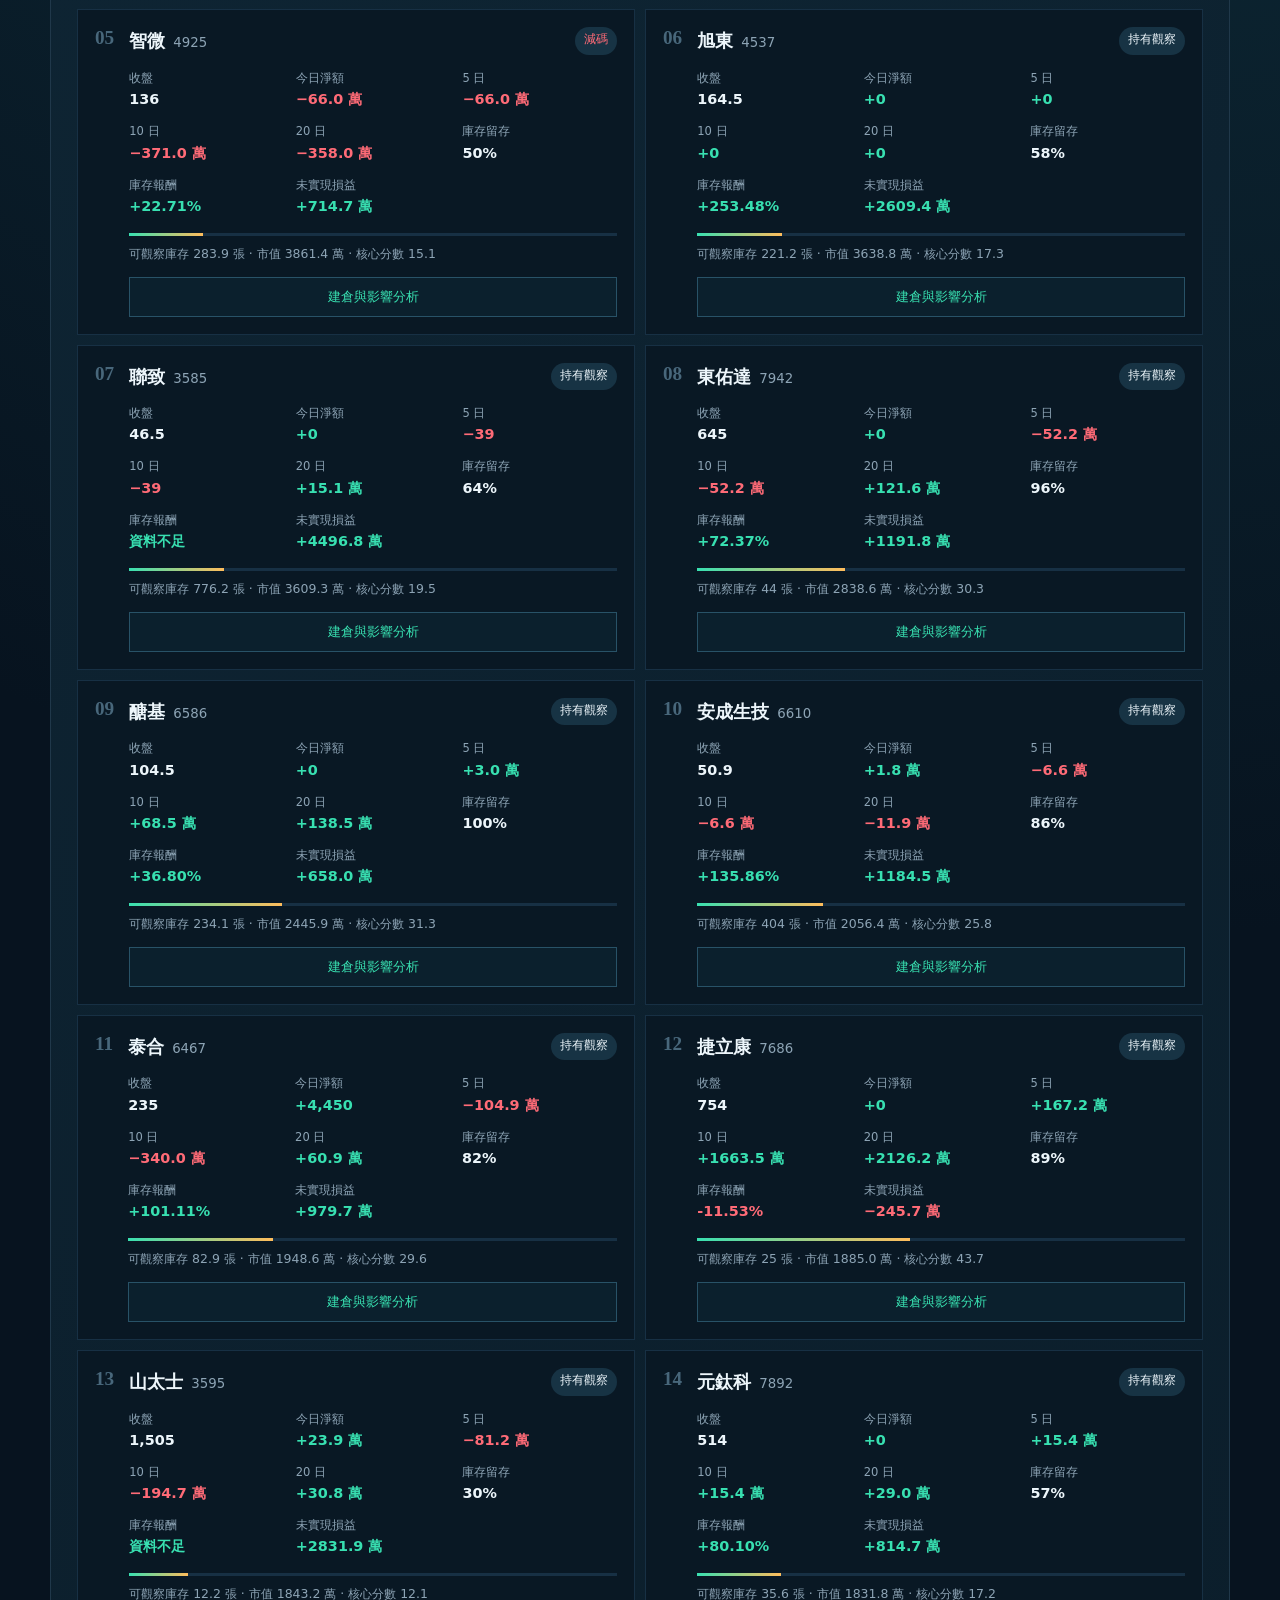
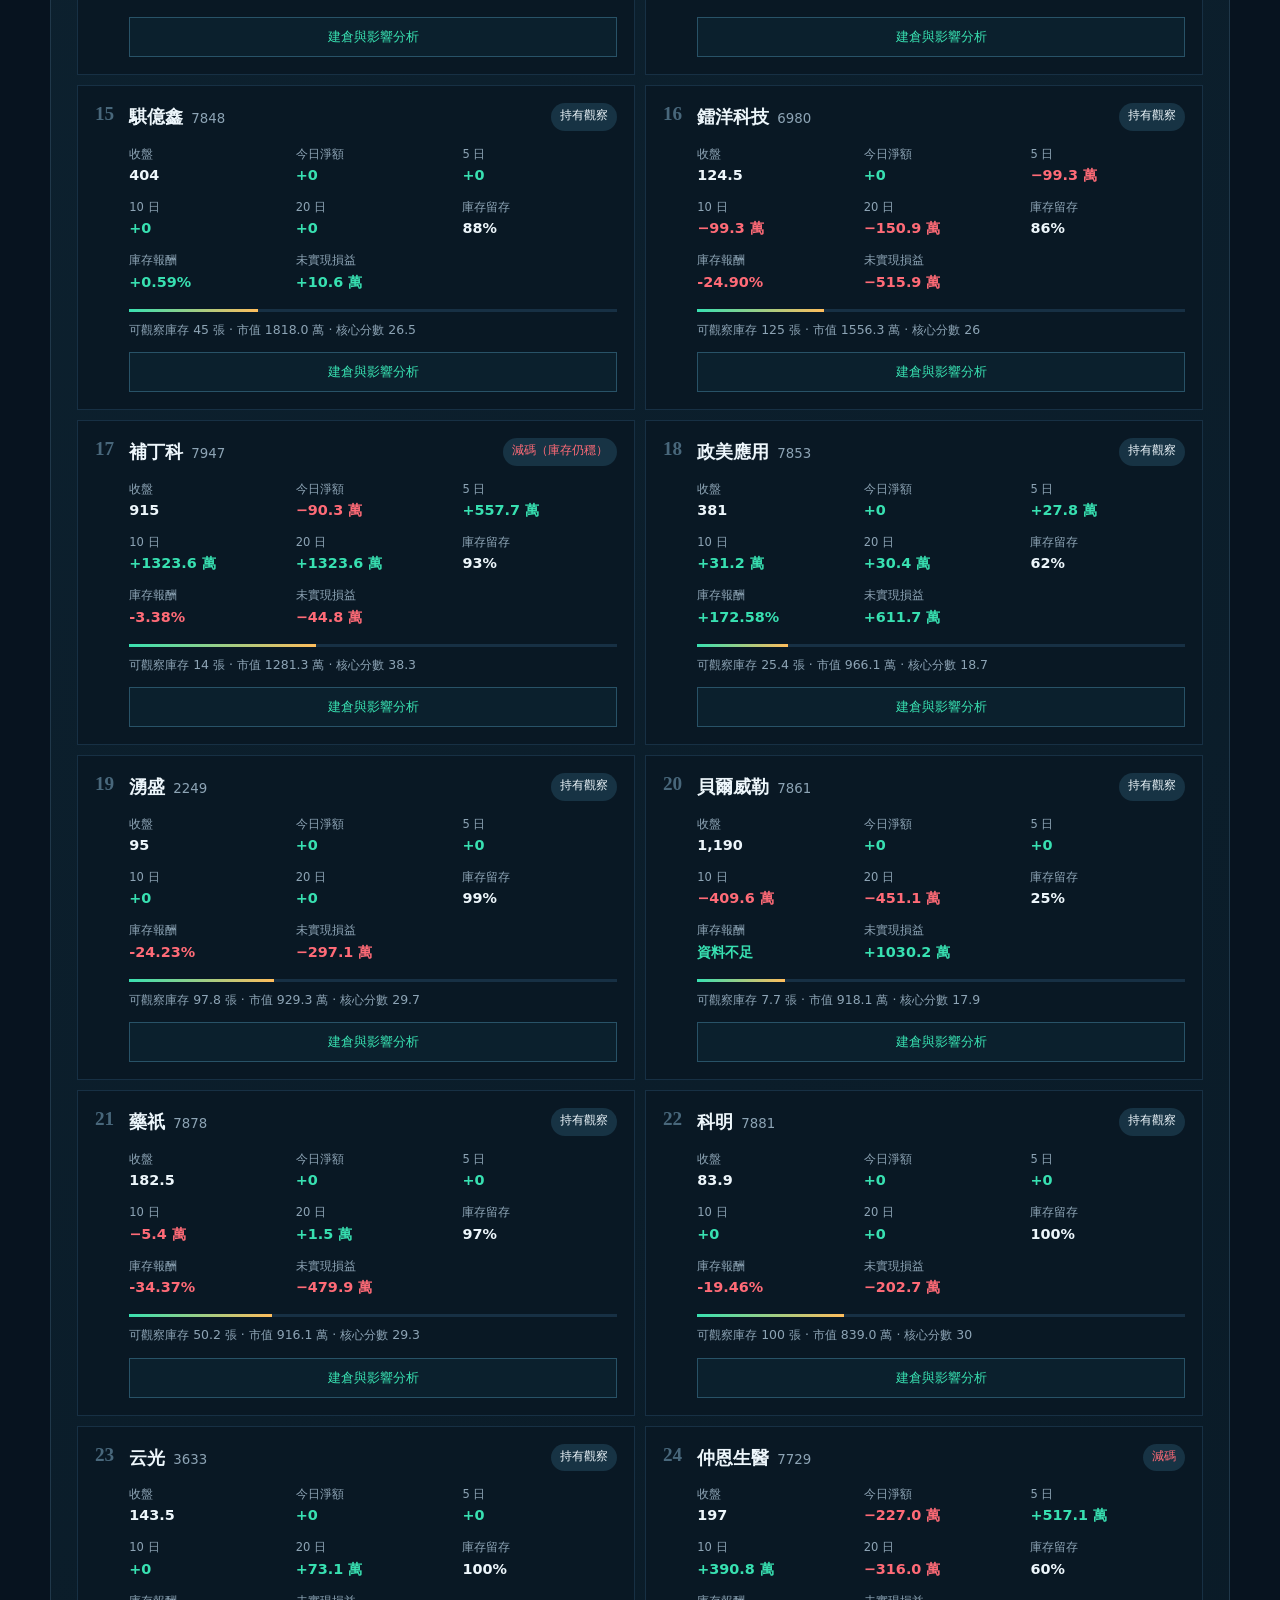
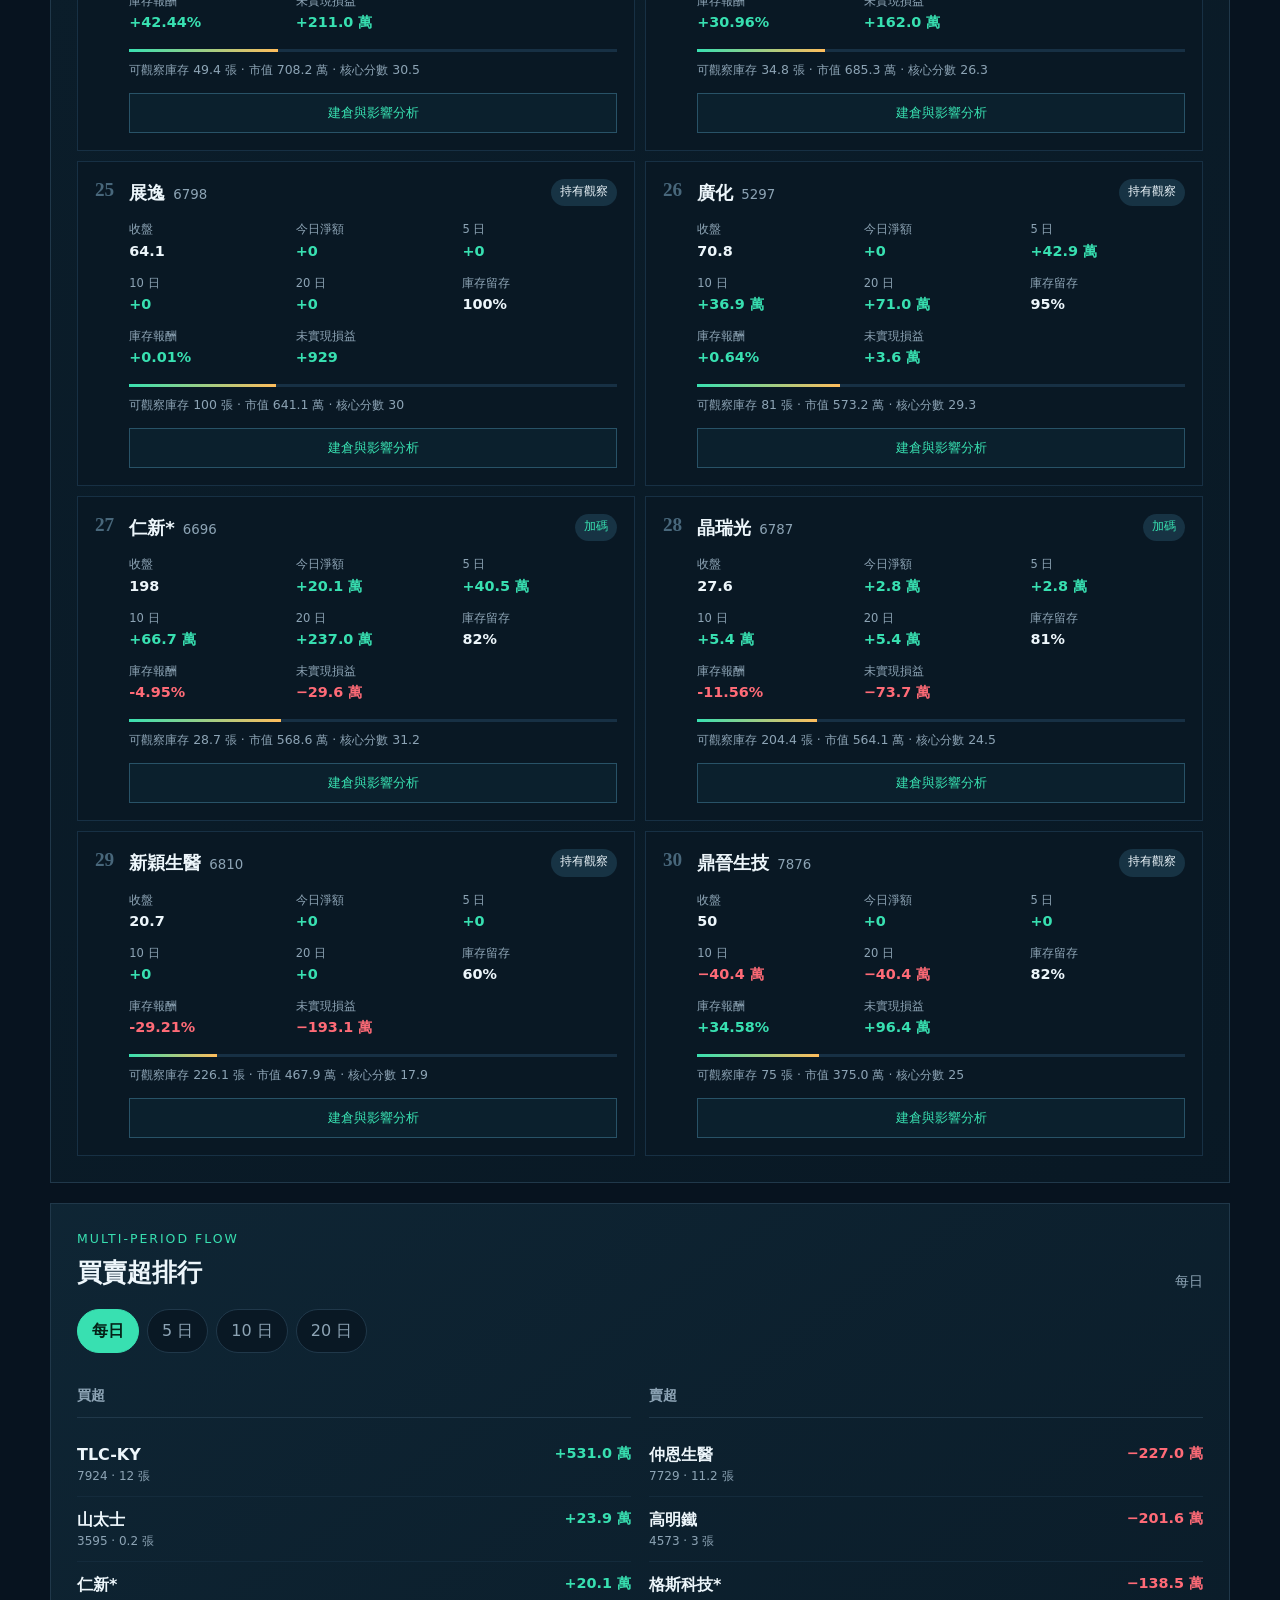
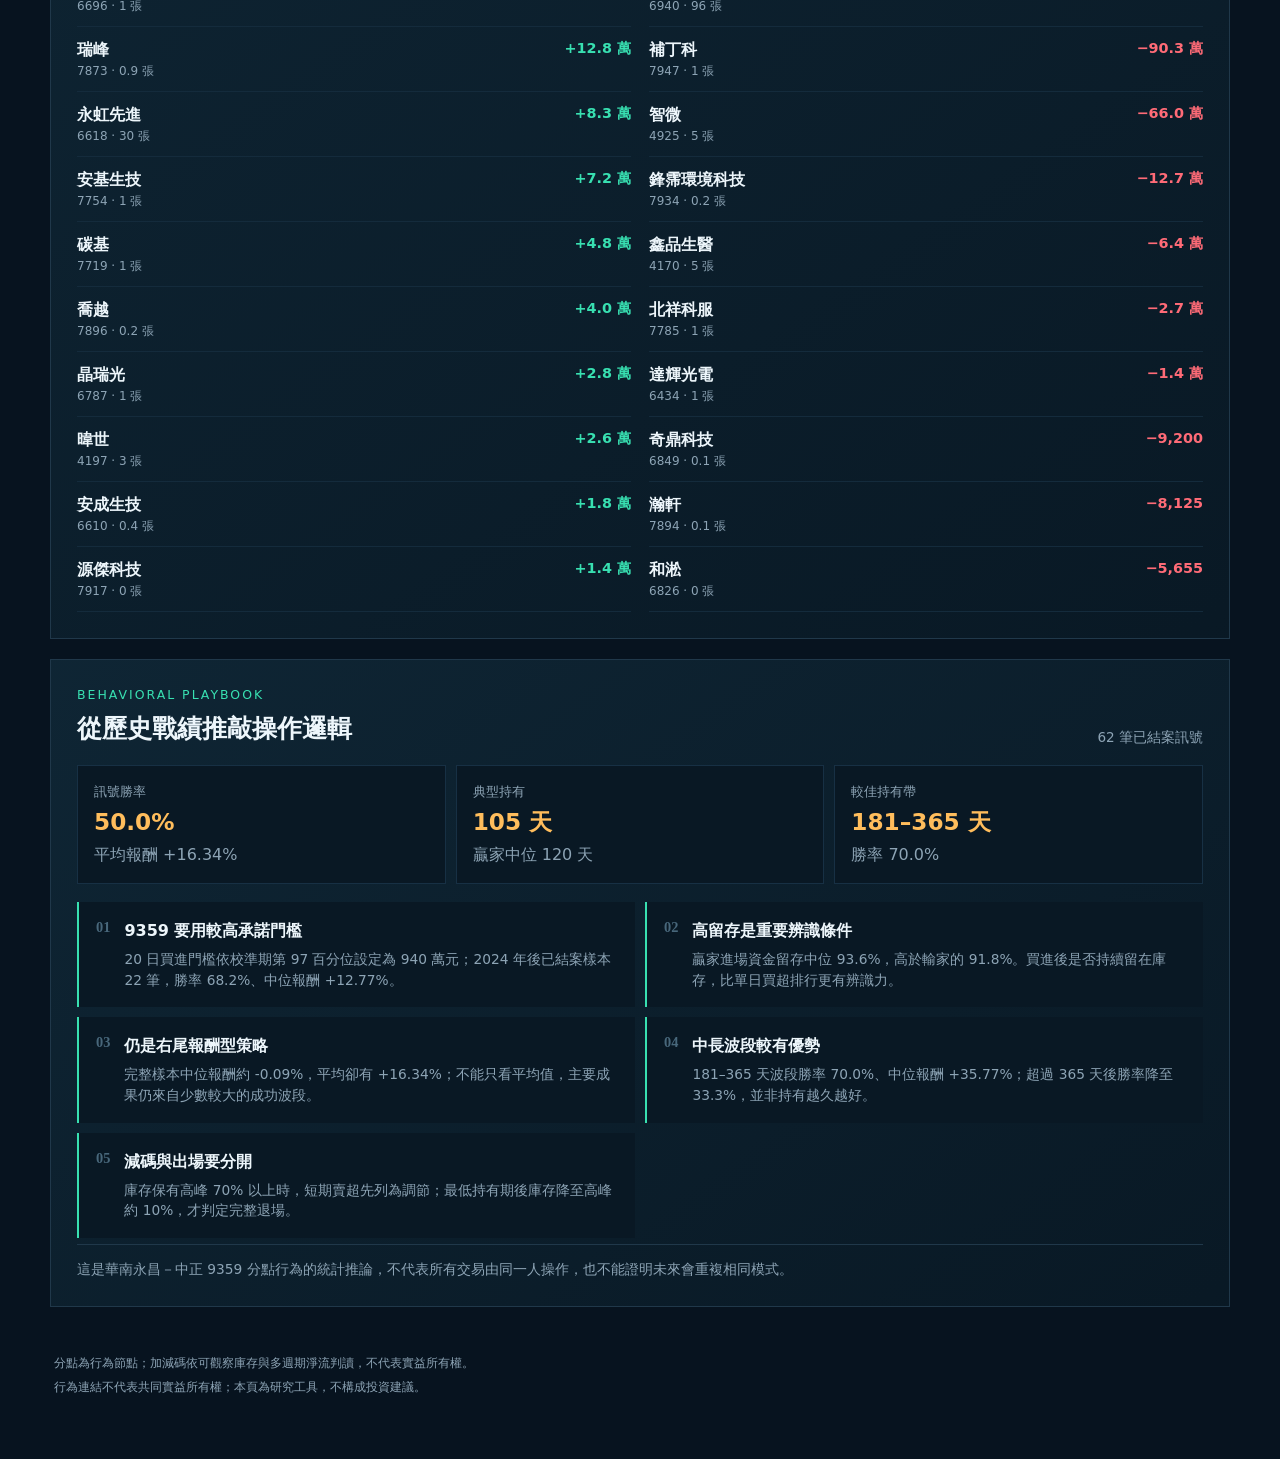
==== commit 6f4fca9c: "Add fixed two-position paper strategy tracking page" ====
--- a/index.html
+++ b/index.html
@@ -29,7 +29,7 @@
   <main class="shell">
     <header>
       <div class="brand"><i></i><span>HORIZON FLOW</span></div>
-      <div class="header-actions"><button class="jump-flow" id="jump-today" type="button">今日買賣 ↓</button><div class="fresh" id="fresh">資料載入中</div></div>
+      <div class="header-actions"><a class="jump-flow" href="./strategy.html">兩檔策略追蹤 →</a><button class="jump-flow" id="jump-today" type="button">今日買賣 ↓</button><div class="fresh" id="fresh">資料載入中</div></div>
     </header>
     <section class="hero">
       <div><p>興櫃分點行為追蹤</p><h1>華南永昌－中正 <b>9359</b></h1><span>核心持股與資金動作，一眼辨識新建倉、加碼與減碼。</span></div>
